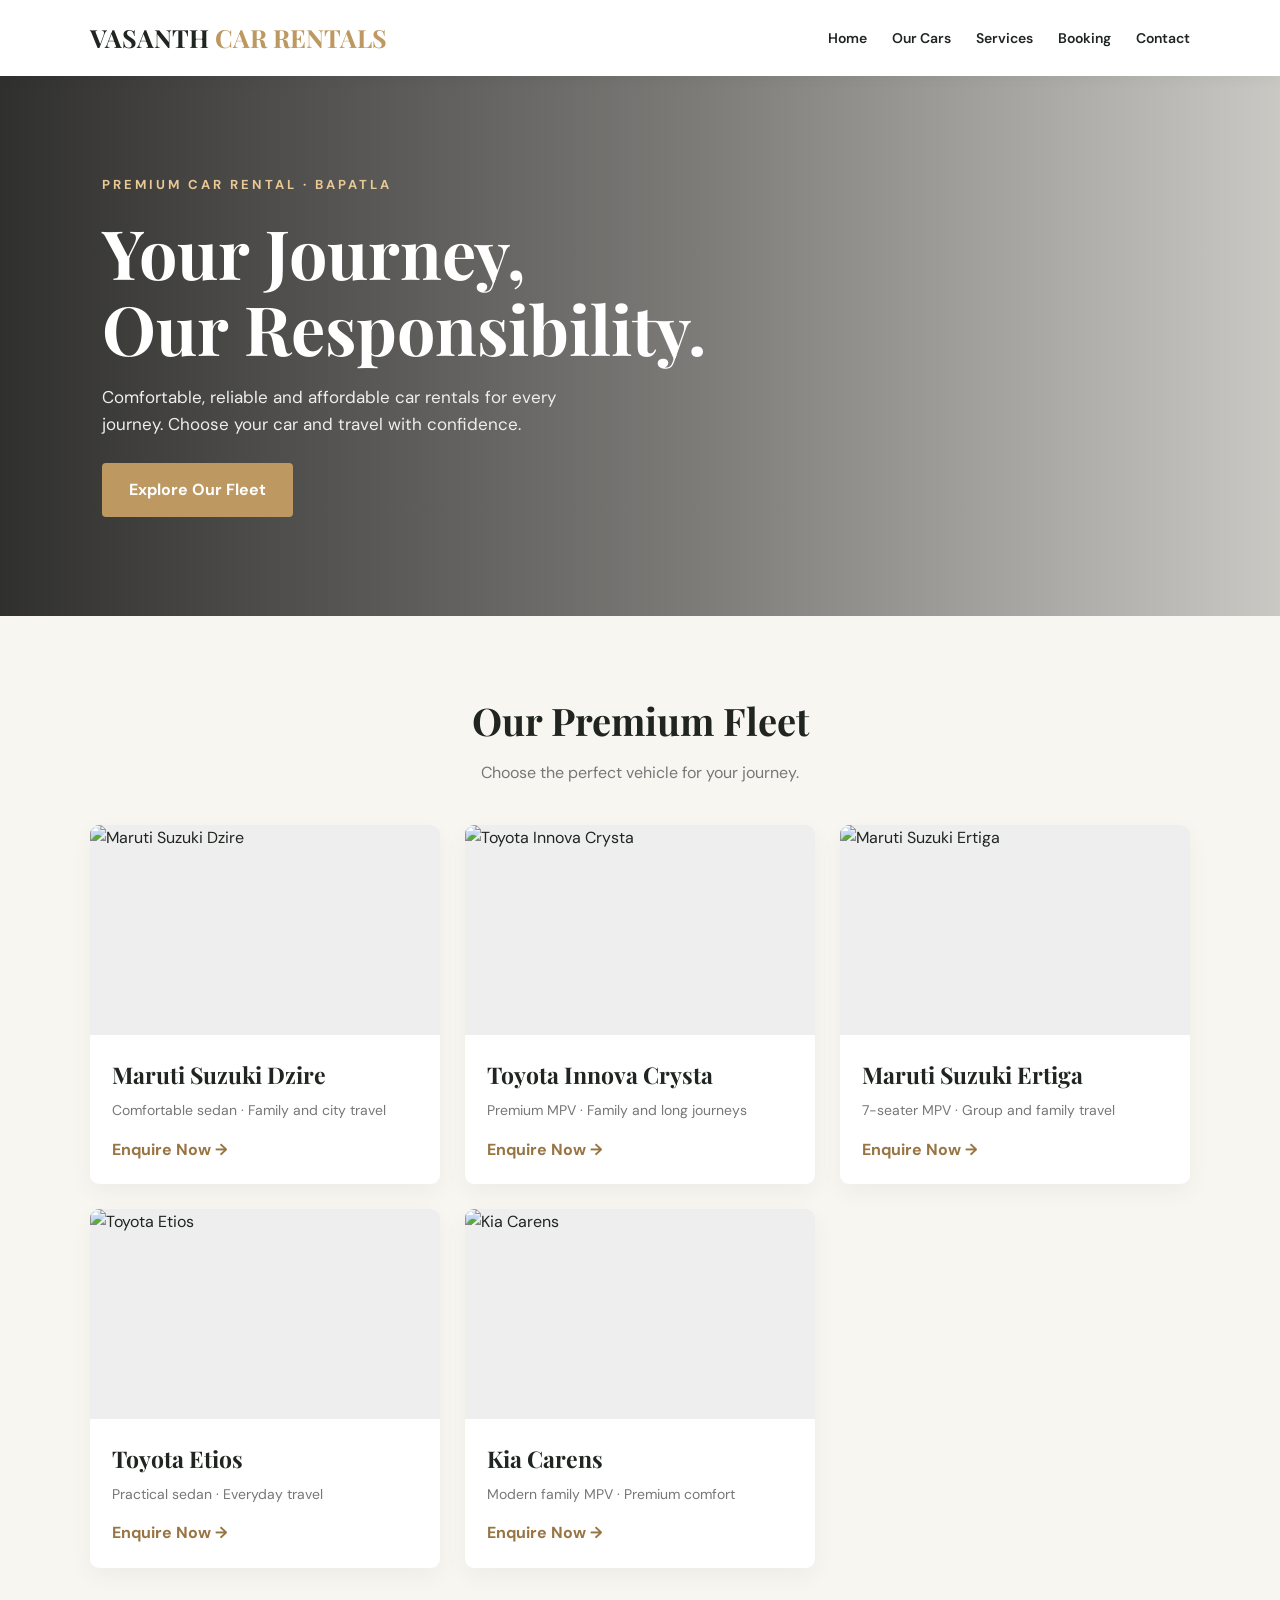
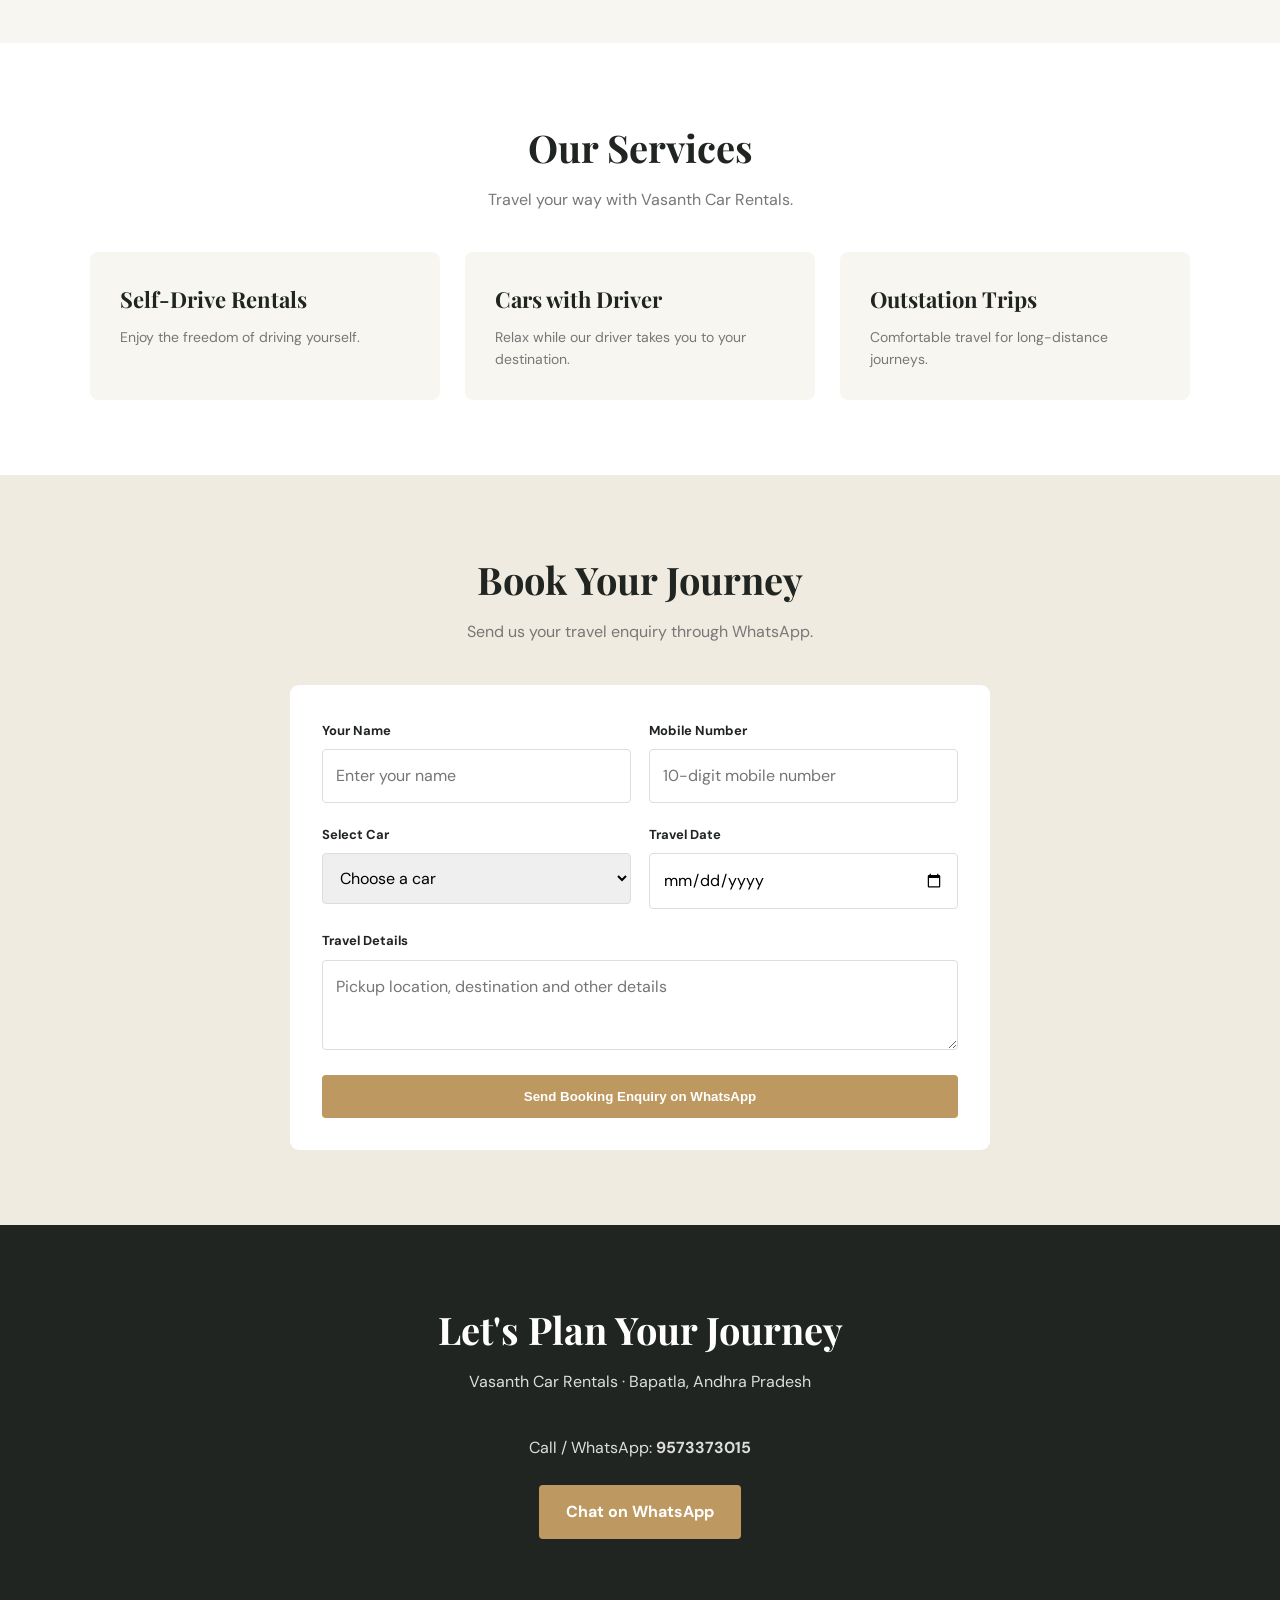
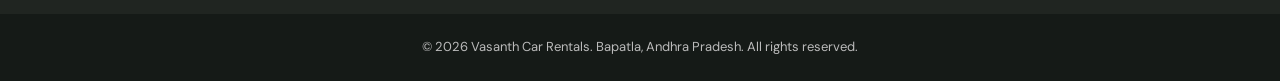
==== index.html @ ba7c4907 "Update index.html" ====
<!DOCTYPE html>
<html lang="en">
<head>
<meta charset="UTF-8">
<meta name="viewport" content="width=device-width, initial-scale=1.0">
<title>Vasanth Car Rentals | Bapatla</title>
<meta name="description" content="Vasanth Car Rentals in Bapatla. Book Dzire, Innova Crysta, Ertiga, Etios and Kia Carens for self-drive and travel.">
<link rel="preconnect" href="https://fonts.googleapis.com">
<link href="https://fonts.googleapis.com/css2?family=DM+Sans:wght@400;500;600;700&family=Playfair+Display:wght@600;700&display=swap" rel="stylesheet">
<style>
:root {
  --dark:#202521;
  --gold:#bd9860;
  --cream:#f8f6f0;
  --white:#fff;
}
*{box-sizing:border-box;margin:0;padding:0}
html{scroll-behavior:smooth}
body{font-family:'DM Sans',sans-serif;background:var(--cream);color:var(--dark);line-height:1.6}
header{background:#fff;display:flex;align-items:center;justify-content:space-between;padding:18px 7%;position:sticky;top:0;z-index:10;box-shadow:0 2px 15px #0000000c}
.logo{font-family:'Playfair Display',serif;font-size:25px;font-weight:bold}
.logo span{color:var(--gold)}
nav{display:flex;gap:25px}
nav a{color:var(--dark);text-decoration:none;font-weight:600;font-size:14px}
nav a:hover{color:var(--gold)}
.hero{min-height:540px;background:linear-gradient(90deg,#111d 0%,#1118 55%,#1113),url('https://images.unsplash.com/photo-1492144534655-ae79c964c9d7?auto=format&fit=crop&w=1800&q=85') center/cover;display:flex;align-items:center;padding:70px 8%;color:white}
.hero-content{max-width:650px}
.eyebrow{color:#e8c894;letter-spacing:3px;text-transform:uppercase;font-size:13px;font-weight:bold}
h1,h2,h3{font-family:'Playfair Display',serif}
h1{font-size:clamp(42px,6vw,68px);line-height:1.12;margin:18px 0}
.hero p{font-size:17px;max-width:500px;color:#eee}
.btn{display:inline-block;background:var(--gold);color:white;padding:14px 27px;border-radius:4px;text-decoration:none;font-weight:bold;margin-top:25px;border:0;cursor:pointer}
.btn:hover{background:#9e7845}
section{padding:75px 7%}
.section-heading{text-align:center;margin-bottom:40px}
.section-heading h2{font-size:38px;margin-bottom:8px}
.section-heading p{color:#777}
.cars{display:grid;grid-template-columns:repeat(auto-fit,minmax(260px,1fr));gap:25px}
.car-card{background:white;border-radius:9px;overflow:hidden;box-shadow:0 8px 25px #0000000b;transition:.3s}
.car-card:hover{transform:translateY(-5px)}
.car-card img{width:100%;height:210px;object-fit:cover;background:#eee;display:block}
.car-info{padding:22px}
.car-info h3{font-size:23px;margin-bottom:5px}
.car-info p{font-size:14px;color:#777}
.car-info a{display:inline-block;margin-top:15px;color:#987443;font-weight:bold;text-decoration:none}
.services{background:#fff}
.service-grid{display:grid;grid-template-columns:repeat(auto-fit,minmax(220px,1fr));gap:25px}
.service{padding:30px;background:var(--cream);border-radius:8px}
.service h3{font-size:22px;margin-bottom:8px}
.service p{color:#777;font-size:14px}
.booking{background:#f0ebe0}
.booking-form{max-width:700px;margin:auto;background:white;padding:32px;border-radius:9px;display:grid;grid-template-columns:1fr 1fr;gap:18px}
.booking-form label{font-size:13px;font-weight:bold}
.booking-form input,.booking-form select,.booking-form textarea{width:100%;padding:13px;margin-top:7px;border:1px solid #ddd;border-radius:4px;font:inherit}
.booking-form textarea{min-height:90px}
.full{grid-column:1/-1}
.booking-form button{width:100%;margin-top:0}
.contact{text-align:center;background:#202521;color:white}
.contact p{color:#ddd;margin-top:8px}
footer{text-align:center;background:#151a17;color:#bbb;padding:23px;font-size:13px}
@media(max-width:650px){
 header{padding:15px 5%;flex-wrap:wrap;gap:12px}
 nav{width:100%;gap:15px;flex-wrap:wrap}
 nav a{font-size:12px}
 .hero{min-height:450px;padding:55px 6%}
 section{padding:55px 5%}
 .booking-form{grid-template-columns:1fr;padding:22px}
 .full{grid-column:auto}
}
</style>
</head>
<body>

<header>
  <div class="logo">VASANTH <span>CAR RENTALS</span></div>
  <nav>
    <a href="#home">Home</a>
    <a href="#cars">Our Cars</a>
    <a href="#services">Services</a>
    <a href="#booking">Booking</a>
    <a href="#contact">Contact</a>
  </nav>
</header>

<main>
<section class="hero" id="home">
  <div class="hero-content">
    <div class="eyebrow">Premium Car Rental · Bapatla</div>
    <h1>Your Journey,<br>Our Responsibility.</h1>
    <p>Comfortable, reliable and affordable car rentals for every journey. Choose your car and travel with confidence.</p>
    <a class="btn" href="#cars">Explore Our Fleet</a>
  </div>
</section>

<section id="cars">
  <div class="section-heading">
    <h2>Our Premium Fleet</h2>
    <p>Choose the perfect vehicle for your journey.</p>
  </div>

  <div class="cars">

    <article class="car-card">
      <img src="https://images.unsplash.com/photo-1552519507-da3b142c6e3d?auto=format&fit=crop&w=900&q=85" alt="Maruti Suzuki Dzire" loading="lazy">
      <div class="car-info">
        <h3>Maruti Suzuki Dzire</h3>
        <p>Comfortable sedan · Family and city travel</p>
        <a href="#booking">Enquire Now →</a>
      </div>
    </article>

    <article class="car-card">
      <img src="https://images.unsplash.com/photo-1519641471654-76ce0107ad1b?auto=format&fit=crop&w=900&q=85" alt="Toyota Innova Crysta" loading="lazy">
      <div class="car-info">
        <h3>Toyota Innova Crysta</h3>
        <p>Premium MPV · Family and long journeys</p>
        <a href="#booking">Enquire Now →</a>
      </div>
    </article>

    <article class="car-card">
      <img src="https://images.unsplash.com/photo-1511919884226-fd3cad34687c?auto=format&fit=crop&w=900&q=85" alt="Maruti Suzuki Ertiga" loading="lazy">
      <div class="car-info">
        <h3>Maruti Suzuki Ertiga</h3>
        <p>7-seater MPV · Group and family travel</p>
        <a href="#booking">Enquire Now →</a>
      </div>
    </article>

    <article class="car-card">
      <img src="https://images.unsplash.com/photo-1503376780353-7e6692767b70?auto=format&fit=crop&w=900&q=85" alt="Toyota Etios" loading="lazy">
      <div class="car-info">
        <h3>Toyota Etios</h3>
        <p>Practical sedan · Everyday travel</p>
        <a href="#booking">Enquire Now →</a>
      </div>
    </article>

    <article class="car-card">
      <img src="https://images.unsplash.com/photo-1533473359331-0135ef1b58bf?auto=format&fit=crop&w=900&q=85" alt="Kia Carens" loading="lazy">
      <div class="car-info">
        <h3>Kia Carens</h3>
        <p>Modern family MPV · Premium comfort</p>
        <a href="#booking">Enquire Now →</a>
      </div>
    </article>

  </div>
</section>

<section class="services" id="services">
  <div class="section-heading">
    <h2>Our Services</h2>
    <p>Travel your way with Vasanth Car Rentals.</p>
  </div>
  <div class="service-grid">
    <div class="service">
      <h3>Self-Drive Rentals</h3>
      <p>Enjoy the freedom of driving yourself.</p>
    </div>
    <div class="service">
      <h3>Cars with Driver</h3>
      <p>Relax while our driver takes you to your destination.</p>
    </div>
    <div class="service">
      <h3>Outstation Trips</h3>
      <p>Comfortable travel for long-distance journeys.</p>
    </div>
  </div>
</section>

<section class="booking" id="booking">
  <div class="section-heading">
    <h2>Book Your Journey</h2>
    <p>Send us your travel enquiry through WhatsApp.</p>
  </div>
  <form class="booking-form" id="bookingForm">
    <div>
      <label>Your Name</label>
      <input id="customerName" type="text" placeholder="Enter your name" required>
    </div>
    <div>
      <label>Mobile Number</label>
      <input id="customerPhone" type="tel" placeholder="10-digit mobile number" pattern="[0-9]{10}" required>
    </div>
    <div>
      <label>Select Car</label>
      <select id="carChoice" required>
        <option value="">Choose a car</option>
        <option>Maruti Suzuki Dzire</option>
        <option>Toyota Innova Crysta</option>
        <option>Maruti Suzuki Ertiga</option>
        <option>Toyota Etios</option>
        <option>Kia Carens</option>
      </select>
    </div>
    <div>
      <label>Travel Date</label>
      <input id="travelDate" type="date" required>
    </div>
    <div class="full">
      <label>Travel Details</label>
      <textarea id="travelDetails" placeholder="Pickup location, destination and other details"></textarea>
    </div>
    <div class="full">
      <button class="btn" type="submit">Send Booking Enquiry on WhatsApp</button>
    </div>
  </form>
</section>

<section class="contact" id="contact">
  <div class="section-heading">
    <h2>Let's Plan Your Journey</h2>
    <p>Vasanth Car Rentals · Bapatla, Andhra Pradesh</p>
  </div>
  <p>Call / WhatsApp: <strong>9573373015</strong></p>
  <a class="btn" href="https://wa.me/919573373015" target="_blank" rel="noopener">Chat on WhatsApp</a>
</section>
</main>

<footer>
  © 2026 Vasanth Car Rentals. Bapatla, Andhra Pradesh. All rights reserved.
</footer>

<script>
const dateInput = document.getElementById('travelDate');
const today = new Date();
const localToday = new Date(today.getTime() - today.getTimezoneOffset()*60000)
  .toISOString().split('T')[0];
dateInput.min = localToday;

document.getElementById('bookingForm').addEventListener('submit', function(event) {
  event.preventDefault();

  const name = document.getElementById('customerName').value.trim();
  const phone = document.getElementById('customerPhone').value.trim();
  const car = document.getElementById('carChoice').value;
  const date = dateInput.value;
  const details = document.getElementById('travelDetails').value.trim();

  if (!/^[0-9]{10}$/.test(phone)) {
    alert('Please enter a valid 10-digit mobile number.');
    return;
  }

  const message =
    'Hello Vasanth Car Rentals! I would like to enquire about a booking.\n\n' +
    'Name: ' + name + '\n' +
    'Mobile: ' + phone + '\n' +
    'Car: ' + car + '\n' +
    'Travel Date: ' + date + '\n' +
    'Travel Details: ' + details;

  window.open('https://wa.me/919573373015?text=' + encodeURIComponent(message), '_blank');
});
</script>

</body>
</html>
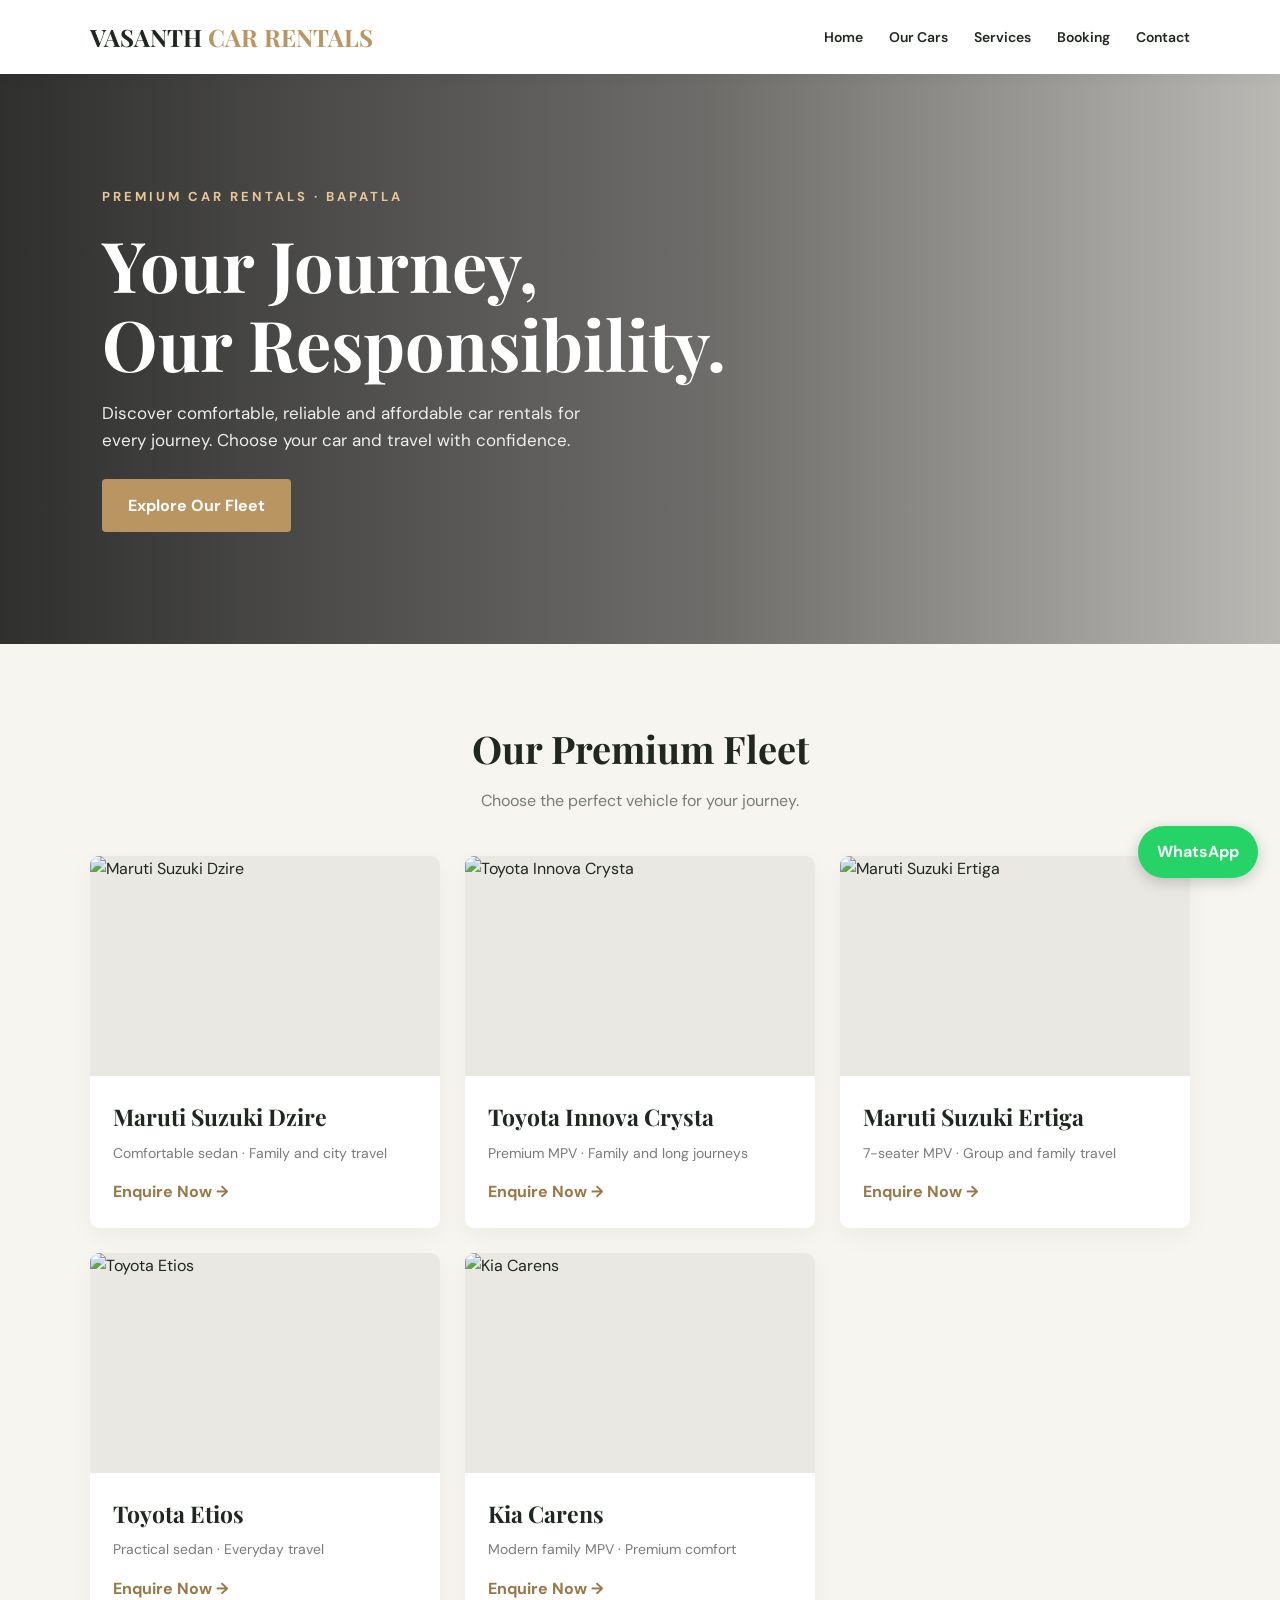
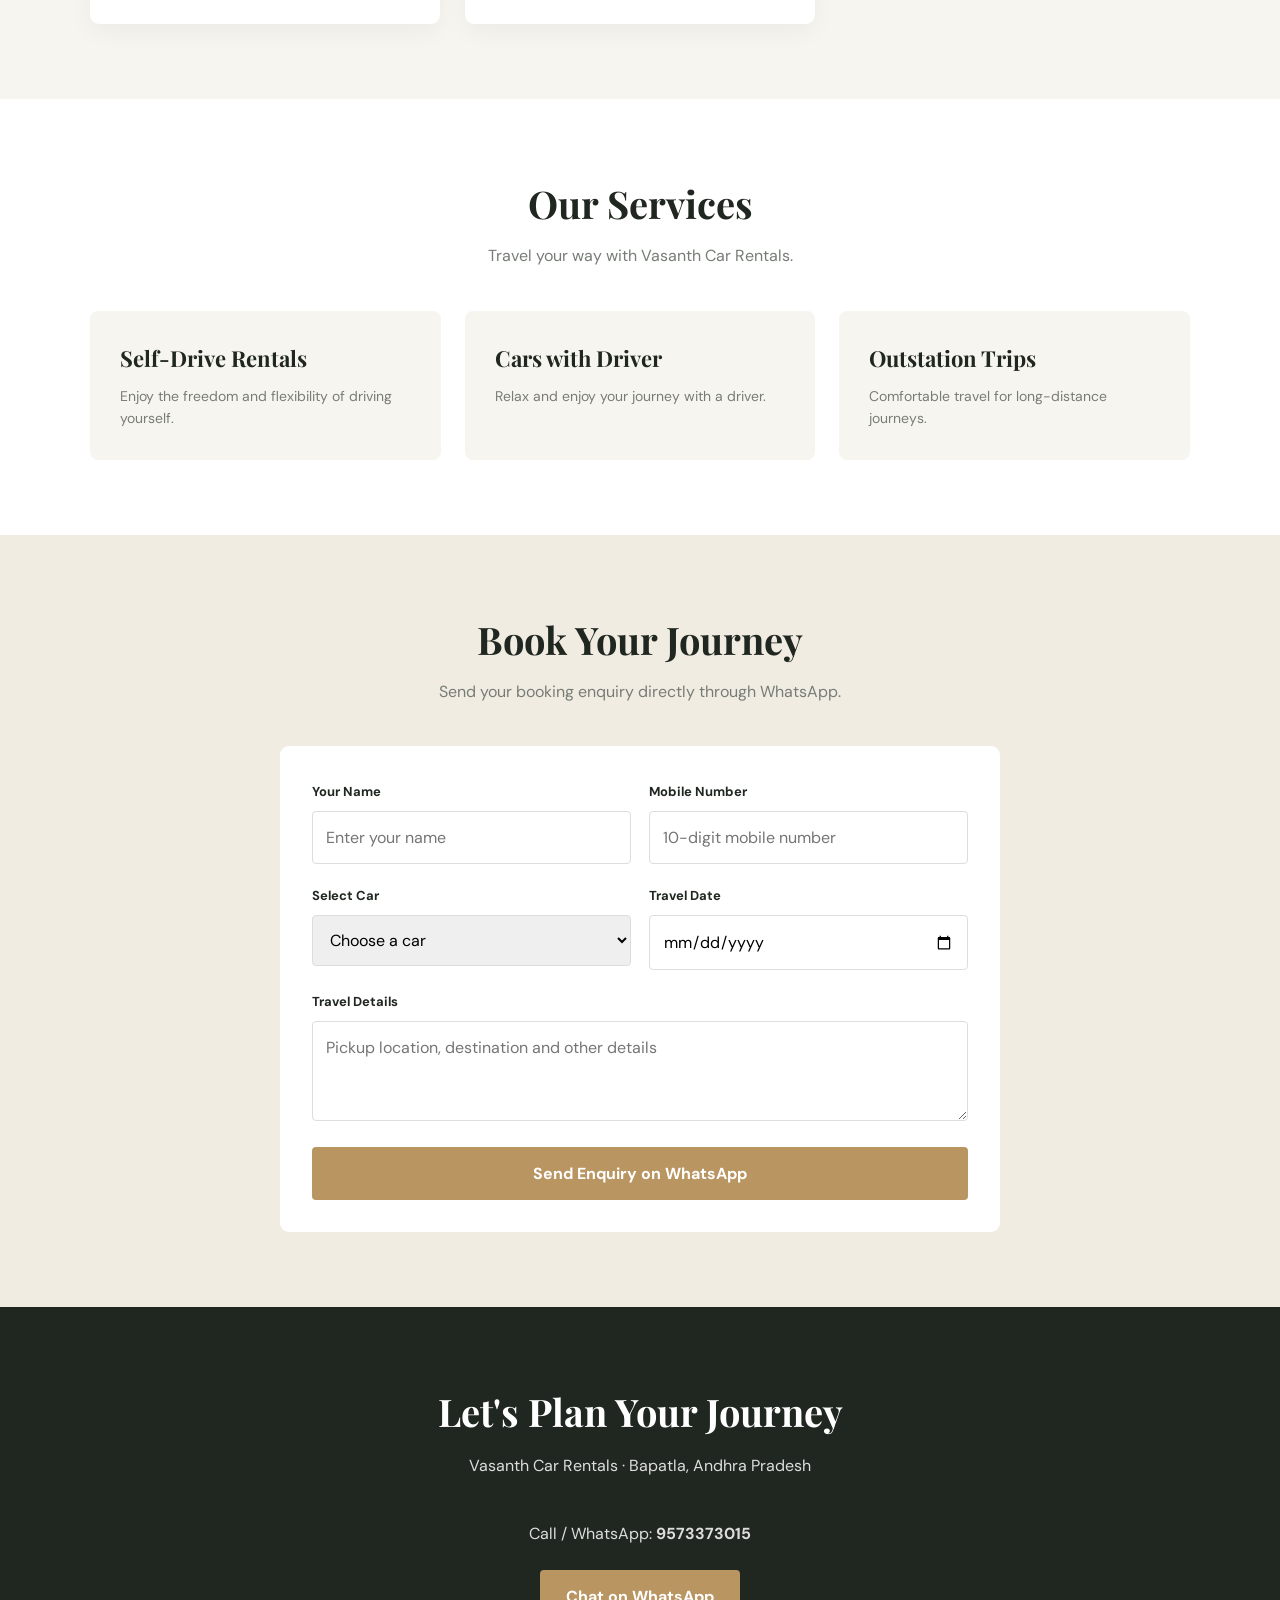
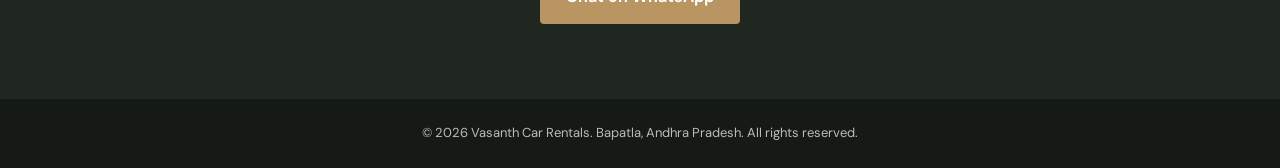
==== commit 71d7d65f: "Update index.html" ====
--- a/index.html
+++ b/index.html
@@ -5,71 +5,315 @@
 <meta charset="UTF-8">
 <meta name="viewport" content="width=device-width, initial-scale=1.0">
 <title>Vasanth Car Rentals | Bapatla</title>
-<meta name="description" content="Vasanth Car Rentals in Bapatla. Book Dzire, Innova Crysta, Ertiga, Etios and Kia Carens for self-drive and travel.">
+<meta name="description" content="Book premium car rentals in Bapatla. Dzire, Innova Crysta, Ertiga, Etios and Kia Carens. Self-drive and driver services.">
+
 <link rel="preconnect" href="https://fonts.googleapis.com">
 <link href="https://fonts.googleapis.com/css2?family=DM+Sans:wght@400;500;600;700&family=Playfair+Display:wght@600;700&display=swap" rel="stylesheet">
+
 <style>
 :root {
-  --dark:#202521;
-  --gold:#bd9860;
-  --cream:#f8f6f0;
-  --white:#fff;
-}
-*{box-sizing:border-box;margin:0;padding:0}
-html{scroll-behavior:smooth}
-body{font-family:'DM Sans',sans-serif;background:var(--cream);color:var(--dark);line-height:1.6}
-header{background:#fff;display:flex;align-items:center;justify-content:space-between;padding:18px 7%;position:sticky;top:0;z-index:10;box-shadow:0 2px 15px #0000000c}
-.logo{font-family:'Playfair Display',serif;font-size:25px;font-weight:bold}
-.logo span{color:var(--gold)}
-nav{display:flex;gap:25px}
-nav a{color:var(--dark);text-decoration:none;font-weight:600;font-size:14px}
-nav a:hover{color:var(--gold)}
-.hero{min-height:540px;background:linear-gradient(90deg,#111d 0%,#1118 55%,#1113),url('https://images.unsplash.com/photo-1492144534655-ae79c964c9d7?auto=format&fit=crop&w=1800&q=85') center/cover;display:flex;align-items:center;padding:70px 8%;color:white}
-.hero-content{max-width:650px}
-.eyebrow{color:#e8c894;letter-spacing:3px;text-transform:uppercase;font-size:13px;font-weight:bold}
-h1,h2,h3{font-family:'Playfair Display',serif}
-h1{font-size:clamp(42px,6vw,68px);line-height:1.12;margin:18px 0}
-.hero p{font-size:17px;max-width:500px;color:#eee}
-.btn{display:inline-block;background:var(--gold);color:white;padding:14px 27px;border-radius:4px;text-decoration:none;font-weight:bold;margin-top:25px;border:0;cursor:pointer}
-.btn:hover{background:#9e7845}
-section{padding:75px 7%}
-.section-heading{text-align:center;margin-bottom:40px}
-.section-heading h2{font-size:38px;margin-bottom:8px}
-.section-heading p{color:#777}
-.cars{display:grid;grid-template-columns:repeat(auto-fit,minmax(260px,1fr));gap:25px}
-.car-card{background:white;border-radius:9px;overflow:hidden;box-shadow:0 8px 25px #0000000b;transition:.3s}
-.car-card:hover{transform:translateY(-5px)}
-.car-card img{width:100%;height:210px;object-fit:cover;background:#eee;display:block}
-.car-info{padding:22px}
-.car-info h3{font-size:23px;margin-bottom:5px}
-.car-info p{font-size:14px;color:#777}
-.car-info a{display:inline-block;margin-top:15px;color:#987443;font-weight:bold;text-decoration:none}
-.services{background:#fff}
-.service-grid{display:grid;grid-template-columns:repeat(auto-fit,minmax(220px,1fr));gap:25px}
-.service{padding:30px;background:var(--cream);border-radius:8px}
-.service h3{font-size:22px;margin-bottom:8px}
-.service p{color:#777;font-size:14px}
-.booking{background:#f0ebe0}
-.booking-form{max-width:700px;margin:auto;background:white;padding:32px;border-radius:9px;display:grid;grid-template-columns:1fr 1fr;gap:18px}
-.booking-form label{font-size:13px;font-weight:bold}
-.booking-form input,.booking-form select,.booking-form textarea{width:100%;padding:13px;margin-top:7px;border:1px solid #ddd;border-radius:4px;font:inherit}
-.booking-form textarea{min-height:90px}
-.full{grid-column:1/-1}
-.booking-form button{width:100%;margin-top:0}
-.contact{text-align:center;background:#202521;color:white}
-.contact p{color:#ddd;margin-top:8px}
-footer{text-align:center;background:#151a17;color:#bbb;padding:23px;font-size:13px}
-@media(max-width:650px){
- header{padding:15px 5%;flex-wrap:wrap;gap:12px}
- nav{width:100%;gap:15px;flex-wrap:wrap}
- nav a{font-size:12px}
- .hero{min-height:450px;padding:55px 6%}
- section{padding:55px 5%}
- .booking-form{grid-template-columns:1fr;padding:22px}
- .full{grid-column:auto}
+  --dark: #202720;
+  --gold: #b99561;
+  --cream: #f7f5ef;
+  --white: #ffffff;
+  --muted: #777d76;
+}
+
+* {
+  margin: 0;
+  padding: 0;
+  box-sizing: border-box;
+}
+
+html { scroll-behavior: smooth; }
+
+body {
+  font-family: 'DM Sans', sans-serif;
+  background: var(--cream);
+  color: var(--dark);
+  line-height: 1.6;
+}
+
+header {
+  display: flex;
+  justify-content: space-between;
+  align-items: center;
+  padding: 18px 7%;
+  background: white;
+  position: sticky;
+  top: 0;
+  z-index: 100;
+  box-shadow: 0 3px 15px #0000000b;
+}
+
+.logo {
+  font-family: 'Playfair Display', serif;
+  font-size: 24px;
+  font-weight: 700;
+}
+
+.logo span { color: var(--gold); }
+
+nav {
+  display: flex;
+  gap: 26px;
+}
+
+nav a {
+  color: var(--dark);
+  text-decoration: none;
+  font-size: 14px;
+  font-weight: 600;
+}
+
+nav a:hover { color: var(--gold); }
+
+.hero {
+  min-height: 570px;
+  display: flex;
+  align-items: center;
+  padding: 70px 8%;
+  color: white;
+  background:
+    linear-gradient(90deg, #111d 0%, #1119 55%, #1114 100%),
+    url("https://images.unsplash.com/photo-1492144534655-ae79c964c9d7?auto=format&fit=crop&w=1800&q=85")
+    center/cover;
+}
+
+.hero-content { max-width: 650px; }
+
+.eyebrow {
+  color: #e6c795;
+  letter-spacing: 3px;
+  font-size: 13px;
+  font-weight: 700;
+  text-transform: uppercase;
+}
+
+h1, h2, h3 {
+  font-family: 'Playfair Display', serif;
+}
+
+.hero h1 {
+  font-size: clamp(42px, 6vw, 70px);
+  line-height: 1.12;
+  margin: 18px 0;
+}
+
+.hero p {
+  max-width: 510px;
+  color: #eee;
+  font-size: 17px;
+}
+
+.btn {
+  display: inline-block;
+  background: var(--gold);
+  color: white;
+  text-decoration: none;
+  border: none;
+  border-radius: 4px;
+  padding: 14px 26px;
+  font: inherit;
+  font-weight: 700;
+  cursor: pointer;
+  margin-top: 24px;
+}
+
+.btn:hover { background: #987543; }
+
+section { padding: 75px 7%; }
+
+.section-heading {
+  text-align: center;
+  margin-bottom: 42px;
+}
+
+.section-heading h2 {
+  font-size: 38px;
+  margin-bottom: 8px;
+}
+
+.section-heading p { color: var(--muted); }
+
+.cars {
+  display: grid;
+  grid-template-columns: repeat(auto-fit, minmax(260px, 1fr));
+  gap: 25px;
+}
+
+.car-card {
+  background: white;
+  border-radius: 9px;
+  overflow: hidden;
+  box-shadow: 0 8px 25px #0000000b;
+  transition: transform .3s;
+}
+
+.car-card:hover { transform: translateY(-5px); }
+
+.car-image {
+  height: 220px;
+  background: #e9e8e3;
+  overflow: hidden;
+}
+
+.car-image img {
+  width: 100%;
+  height: 100%;
+  object-fit: cover;
+  display: block;
+}
+
+.car-info { padding: 23px; }
+
+.car-info h3 {
+  font-size: 23px;
+  margin-bottom: 6px;
+}
+
+.car-info p {
+  color: var(--muted);
+  font-size: 14px;
+}
+
+.car-info a {
+  display: inline-block;
+  margin-top: 15px;
+  color: #997747;
+  text-decoration: none;
+  font-weight: 700;
+}
+
+.services { background: white; }
+
+.service-grid {
+  display: grid;
+  grid-template-columns: repeat(auto-fit, minmax(220px, 1fr));
+  gap: 24px;
+}
+
+.service {
+  padding: 30px;
+  background: var(--cream);
+  border-radius: 8px;
+}
+
+.service h3 {
+  font-size: 22px;
+  margin-bottom: 9px;
+}
+
+.service p {
+  color: var(--muted);
+  font-size: 14px;
+}
+
+.booking { background: #f0ece2; }
+
+.booking-form {
+  max-width: 720px;
+  margin: auto;
+  background: white;
+  padding: 32px;
+  border-radius: 9px;
+  display: grid;
+  grid-template-columns: 1fr 1fr;
+  gap: 18px;
+}
+
+.booking-form label {
+  font-weight: 700;
+  font-size: 13px;
+}
+
+.booking-form input,
+.booking-form select,
+.booking-form textarea {
+  width: 100%;
+  padding: 13px;
+  margin-top: 7px;
+  border: 1px solid #ddd;
+  border-radius: 4px;
+  font: inherit;
+}
+
+.booking-form textarea {
+  min-height: 100px;
+  resize: vertical;
+}
+
+.full { grid-column: 1 / -1; }
+
+.booking-form button {
+  width: 100%;
+  margin-top: 0;
+}
+
+.contact {
+  text-align: center;
+  background: var(--dark);
+  color: white;
+}
+
+.contact p {
+  color: #ddd;
+  margin-top: 10px;
+}
+
+footer {
+  background: #151a16;
+  color: #bbb;
+  text-align: center;
+  padding: 24px;
+  font-size: 13px;
+}
+
+.whatsapp-float {
+  position: fixed;
+  right: 22px;
+  bottom: 22px;
+  z-index: 200;
+  background: #25d366;
+  color: white;
+  text-decoration: none;
+  padding: 13px 19px;
+  border-radius: 30px;
+  font-weight: 700;
+  box-shadow: 0 4px 15px #0003;
+}
+
+@media(max-width: 650px) {
+  header {
+    padding: 15px 5%;
+    flex-wrap: wrap;
+    gap: 12px;
+  }
+
+  nav {
+    width: 100%;
+    flex-wrap: wrap;
+    gap: 15px;
+  }
+
+  nav a { font-size: 12px; }
+
+  .hero {
+    min-height: 450px;
+    padding: 55px 6%;
+  }
+
+  section { padding: 55px 5%; }
+
+  .section-heading h2 { font-size: 31px; }
+
+  .booking-form { grid-template-columns: 1fr; padding: 22px; }
+
+  .full { grid-column: auto; }
 }
 </style>
 </head>
+
 <body>
 
 <header>
@@ -84,12 +328,13 @@
 </header>
 
 <main>
+
 <section class="hero" id="home">
   <div class="hero-content">
-    <div class="eyebrow">Premium Car Rental · Bapatla</div>
+    <div class="eyebrow">Premium Car Rentals · Bapatla</div>
     <h1>Your Journey,<br>Our Responsibility.</h1>
-    <p>Comfortable, reliable and affordable car rentals for every journey. Choose your car and travel with confidence.</p>
-    <a class="btn" href="#cars">Explore Our Fleet</a>
+    <p>Discover comfortable, reliable and affordable car rentals for every journey. Choose your car and travel with confidence.</p>
+    <a href="#cars" class="btn">Explore Our Fleet</a>
   </div>
 </section>
 
@@ -102,7 +347,10 @@
   <div class="cars">
 
     <article class="car-card">
-      <img src="https://images.unsplash.com/photo-1552519507-da3b142c6e3d?auto=format&fit=crop&w=900&q=85" alt="Maruti Suzuki Dzire" loading="lazy">
+      <div class="car-image">
+        <img src="https://www.autobics.com/wp-content/uploads/2024/11/2024-Maruti-Suzuki-Dzire-Alluring-Blue.jpg"
+             alt="Maruti Suzuki Dzire" loading="lazy">
+      </div>
       <div class="car-info">
         <h3>Maruti Suzuki Dzire</h3>
         <p>Comfortable sedan · Family and city travel</p>
@@ -111,7 +359,10 @@
     </article>
 
     <article class="car-card">
-      <img src="https://images.unsplash.com/photo-1519641471654-76ce0107ad1b?auto=format&fit=crop&w=900&q=85" alt="Toyota Innova Crysta" loading="lazy">
+      <div class="car-image">
+        <img src="https://asset.autocarindia.com/static/models/colors/20260605_050015_a9036017.jpg"
+             alt="Toyota Innova Crysta" loading="lazy">
+      </div>
       <div class="car-info">
         <h3>Toyota Innova Crysta</h3>
         <p>Premium MPV · Family and long journeys</p>
@@ -120,7 +371,10 @@
     </article>
 
     <article class="car-card">
-      <img src="https://images.unsplash.com/photo-1511919884226-fd3cad34687c?auto=format&fit=crop&w=900&q=85" alt="Maruti Suzuki Ertiga" loading="lazy">
+      <div class="car-image">
+        <img src="https://cdn-s3.autocarindia.com/legacy/cdni/ExtraImages/20220415113510_Ertiga_FL.jpg?q=75&w=728"
+             alt="Maruti Suzuki Ertiga" loading="lazy">
+      </div>
       <div class="car-info">
         <h3>Maruti Suzuki Ertiga</h3>
         <p>7-seater MPV · Group and family travel</p>
@@ -129,7 +383,10 @@
     </article>
 
     <article class="car-card">
-      <img src="https://images.unsplash.com/photo-1503376780353-7e6692767b70?auto=format&fit=crop&w=900&q=85" alt="Toyota Etios" loading="lazy">
+      <div class="car-image">
+        <img src="https://carsite.co.za/api/media/2013/06/toyota-etios-south-africa.jpg?q=75&v=2&w=1920"
+             alt="Toyota Etios" loading="lazy">
+      </div>
       <div class="car-info">
         <h3>Toyota Etios</h3>
         <p>Practical sedan · Everyday travel</p>
@@ -138,7 +395,10 @@
     </article>
 
     <article class="car-card">
-      <img src="https://images.unsplash.com/photo-1533473359331-0135ef1b58bf?auto=format&fit=crop&w=900&q=85" alt="Kia Carens" loading="lazy">
+      <div class="car-image">
+        <img src="https://www.kia.com/content/dam/kia2/in/en/our-vehicles/showroom/Carens/x-line/2024/Carens_Digital_d.jpg"
+             alt="Kia Carens" loading="lazy">
+      </div>
       <div class="car-info">
         <h3>Kia Carens</h3>
         <p>Modern family MPV · Premium comfort</p>
@@ -154,14 +414,15 @@
     <h2>Our Services</h2>
     <p>Travel your way with Vasanth Car Rentals.</p>
   </div>
+
   <div class="service-grid">
     <div class="service">
       <h3>Self-Drive Rentals</h3>
-      <p>Enjoy the freedom of driving yourself.</p>
+      <p>Enjoy the freedom and flexibility of driving yourself.</p>
     </div>
     <div class="service">
       <h3>Cars with Driver</h3>
-      <p>Relax while our driver takes you to your destination.</p>
+      <p>Relax and enjoy your journey with a driver.</p>
     </div>
     <div class="service">
       <h3>Outstation Trips</h3>
@@ -173,19 +434,24 @@
 <section class="booking" id="booking">
   <div class="section-heading">
     <h2>Book Your Journey</h2>
-    <p>Send us your travel enquiry through WhatsApp.</p>
-  </div>
+    <p>Send your booking enquiry directly through WhatsApp.</p>
+  </div>
+
   <form class="booking-form" id="bookingForm">
     <div>
-      <label>Your Name</label>
+      <label for="customerName">Your Name</label>
       <input id="customerName" type="text" placeholder="Enter your name" required>
     </div>
+
     <div>
-      <label>Mobile Number</label>
-      <input id="customerPhone" type="tel" placeholder="10-digit mobile number" pattern="[0-9]{10}" required>
-    </div>
+      <label for="customerPhone">Mobile Number</label>
+      <input id="customerPhone" type="tel" inputmode="numeric"
+             pattern="[0-9]{10}" maxlength="10"
+             placeholder="10-digit mobile number" required>
+    </div>
+
     <div>
-      <label>Select Car</label>
+      <label for="carChoice">Select Car</label>
       <select id="carChoice" required>
         <option value="">Choose a car</option>
         <option>Maruti Suzuki Dzire</option>
@@ -195,16 +461,22 @@
         <option>Kia Carens</option>
       </select>
     </div>
+
     <div>
-      <label>Travel Date</label>
+      <label for="travelDate">Travel Date</label>
       <input id="travelDate" type="date" required>
     </div>
+
     <div class="full">
-      <label>Travel Details</label>
-      <textarea id="travelDetails" placeholder="Pickup location, destination and other details"></textarea>
-    </div>
+      <label for="travelDetails">Travel Details</label>
+      <textarea id="travelDetails"
+                placeholder="Pickup location, destination and other details"></textarea>
+    </div>
+
     <div class="full">
-      <button class="btn" type="submit">Send Booking Enquiry on WhatsApp</button>
+      <button class="btn" type="submit">
+        Send Enquiry on WhatsApp
+      </button>
     </div>
   </form>
 </section>
@@ -214,21 +486,33 @@
     <h2>Let's Plan Your Journey</h2>
     <p>Vasanth Car Rentals · Bapatla, Andhra Pradesh</p>
   </div>
+
   <p>Call / WhatsApp: <strong>9573373015</strong></p>
-  <a class="btn" href="https://wa.me/919573373015" target="_blank" rel="noopener">Chat on WhatsApp</a>
+  <a class="btn" href="https://wa.me/919573373015"
+     target="_blank" rel="noopener">Chat on WhatsApp</a>
 </section>
+
 </main>
 
 <footer>
-  © 2026 Vasanth Car Rentals. Bapatla, Andhra Pradesh. All rights reserved.
+  © 2026 Vasanth Car Rentals. Bapatla, Andhra Pradesh.
+  All rights reserved.
 </footer>
+
+<a class="whatsapp-float" href="https://wa.me/919573373015"
+   target="_blank" rel="noopener" aria-label="Chat on WhatsApp">
+  WhatsApp
+</a>
 
 <script>
 const dateInput = document.getElementById('travelDate');
-const today = new Date();
-const localToday = new Date(today.getTime() - today.getTimezoneOffset()*60000)
-  .toISOString().split('T')[0];
-dateInput.min = localToday;
+
+const now = new Date();
+const localDate = new Date(
+  now.getTime() - now.getTimezoneOffset() * 60000
+).toISOString().split('T')[0];
+
+dateInput.min = localDate;
 
 document.getElementById('bookingForm').addEventListener('submit', function(event) {
   event.preventDefault();
@@ -252,7 +536,10 @@
     'Travel Date: ' + date + '\n' +
     'Travel Details: ' + details;
 
-  window.open('https://wa.me/919573373015?text=' + encodeURIComponent(message), '_blank');
+  const whatsappURL =
+    'https://wa.me/919573373015?text=' + encodeURIComponent(message);
+
+  window.open(whatsappURL, '_blank');
 });
 </script>
 
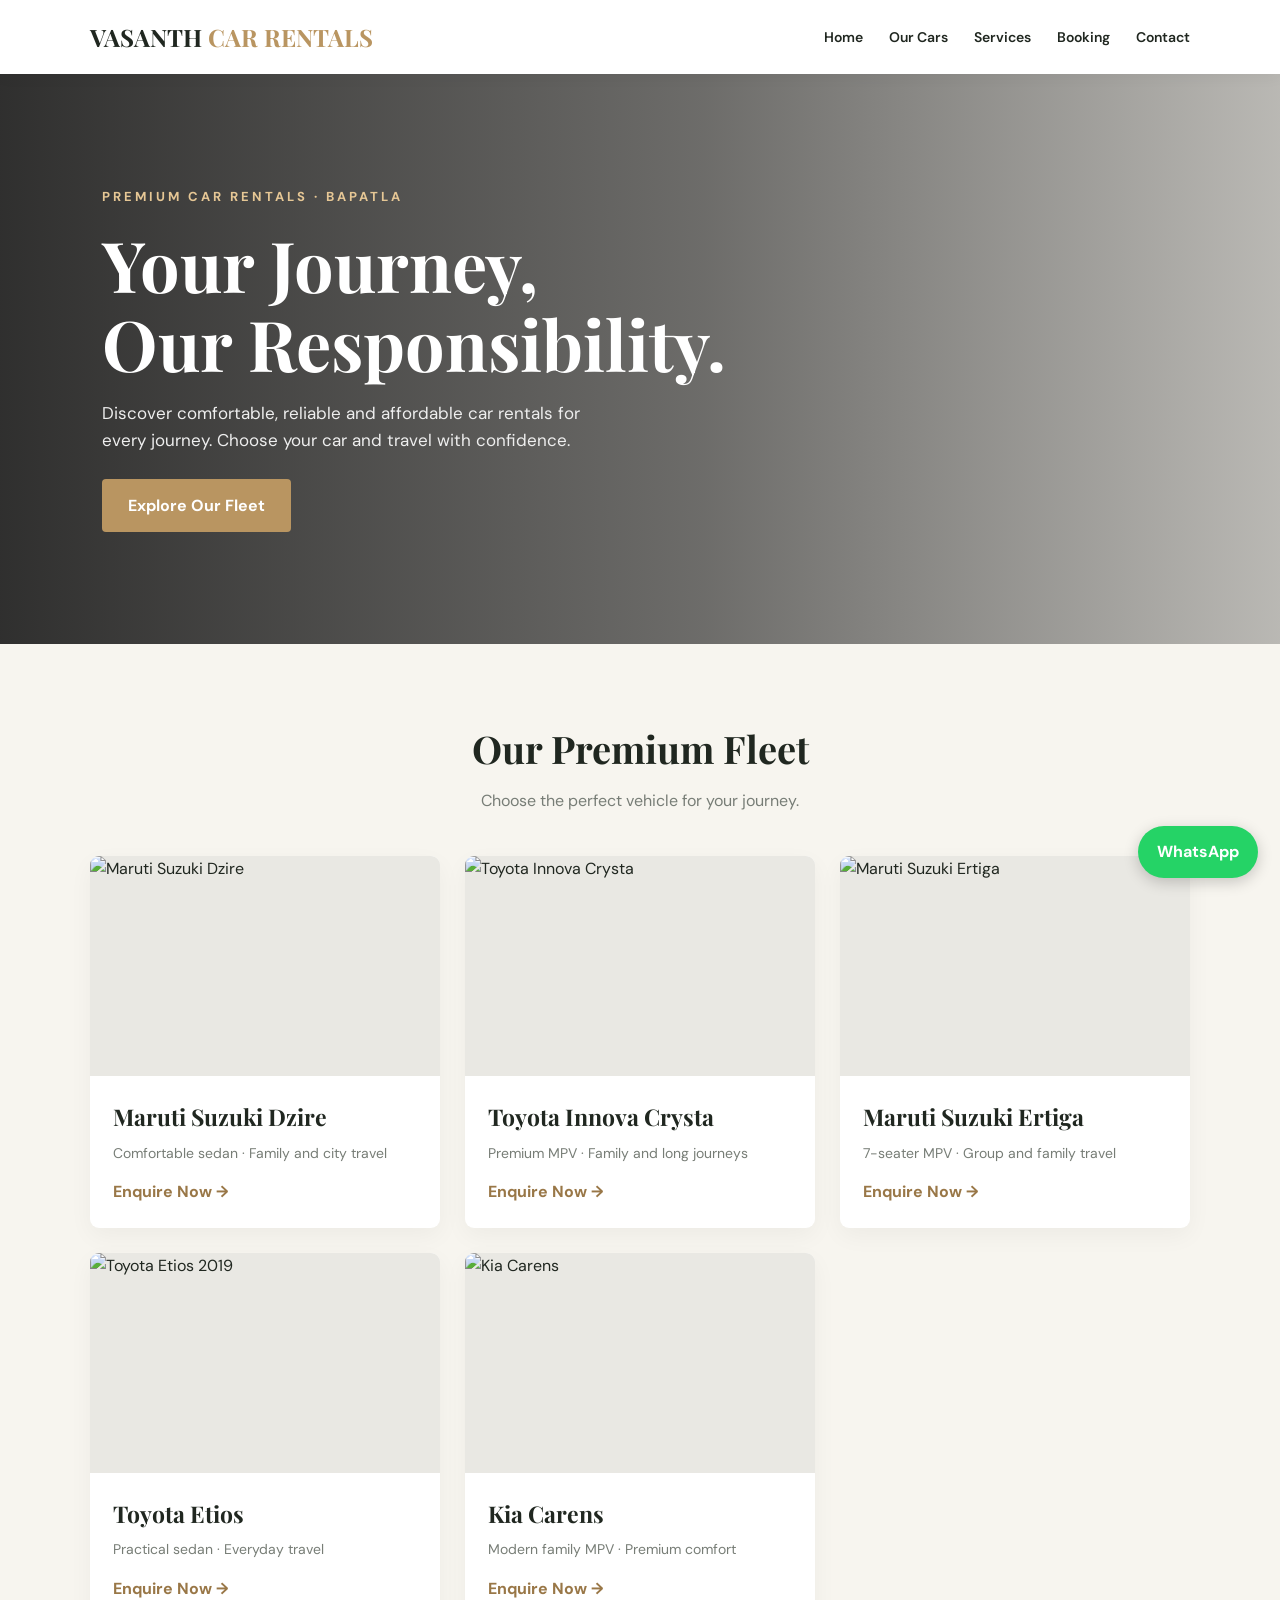
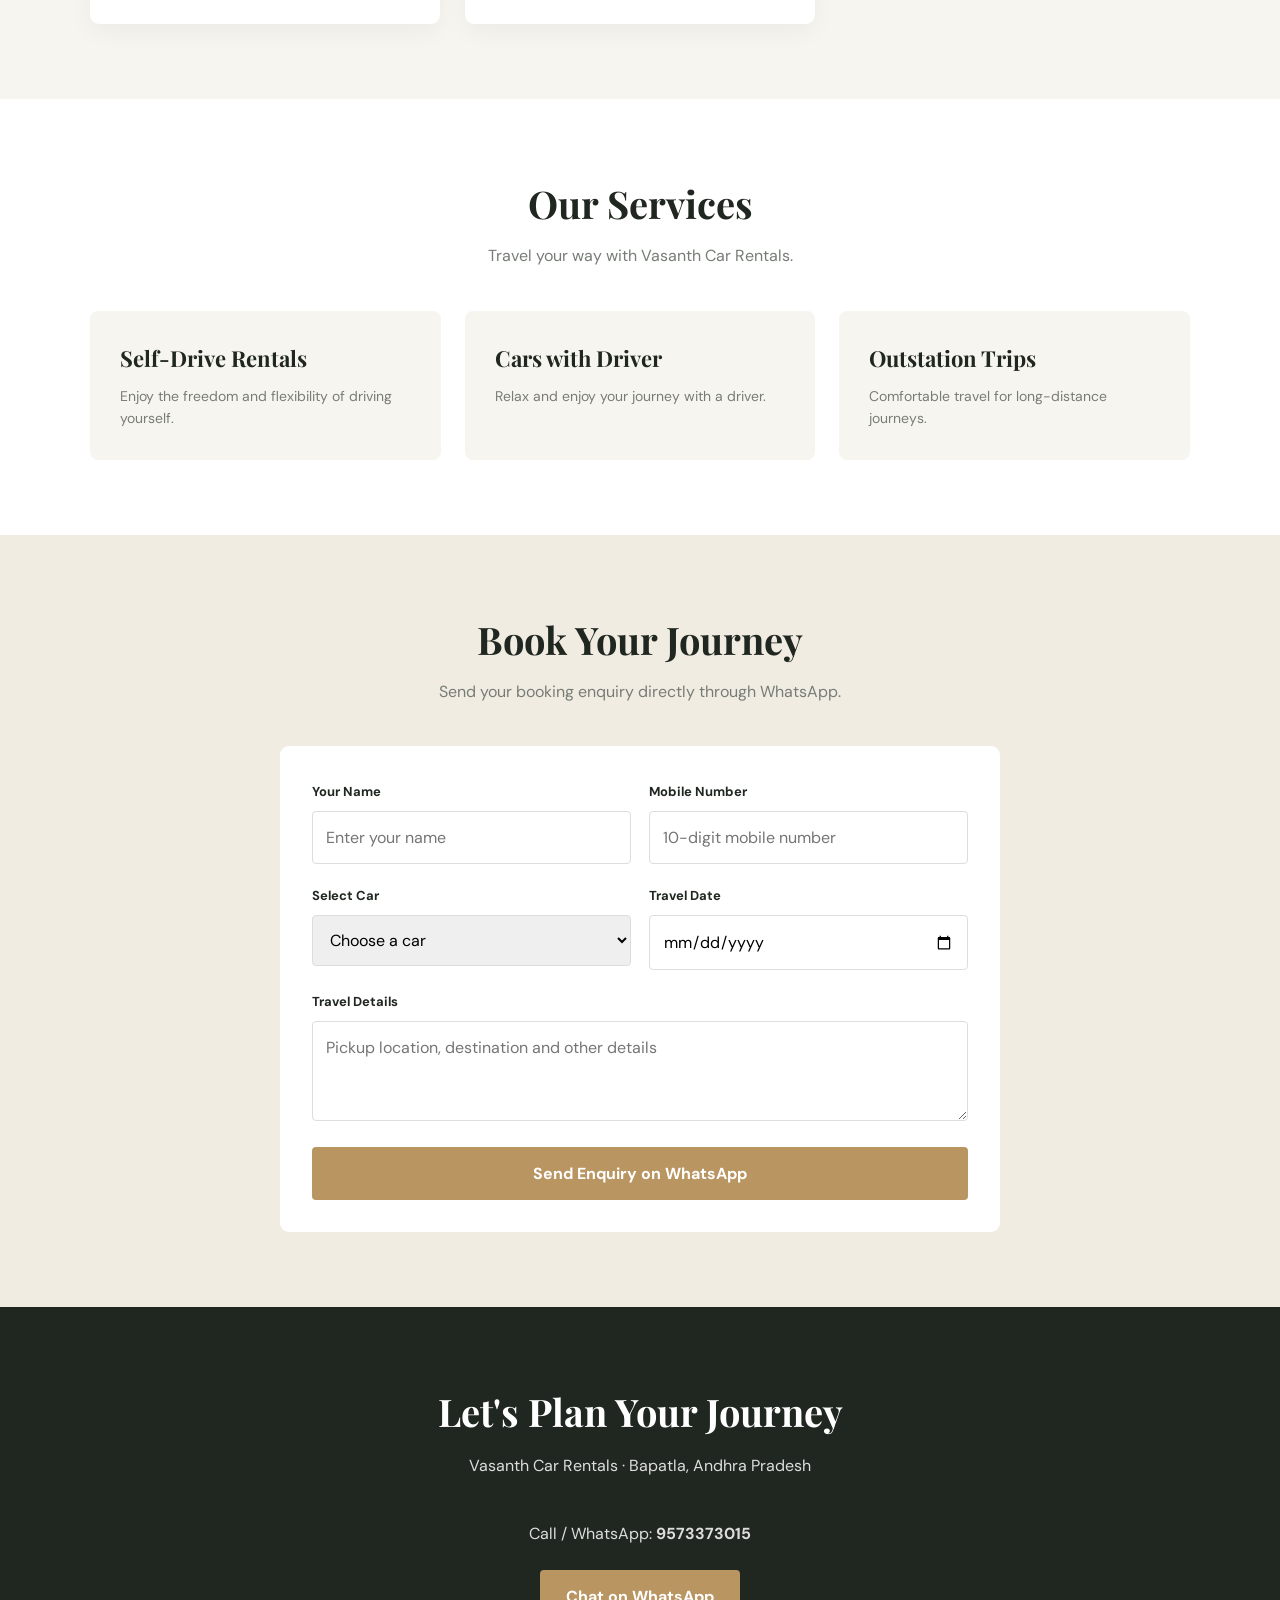
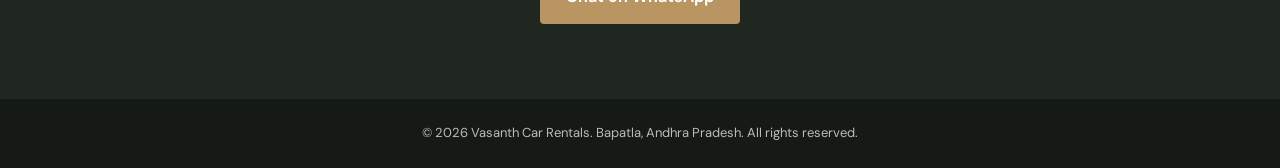
==== commit eef78b39: "Update index.html" ====
--- a/index.html
+++ b/index.html
@@ -384,8 +384,14 @@
 
     <article class="car-card">
       <div class="car-image">
-        <img src="https://carsite.co.za/api/media/2013/06/toyota-etios-south-africa.jpg?q=75&v=2&w=1920"
-             alt="Toyota Etios" loading="lazy">
+        
+<img
+  src="https://commons.wikimedia.org/wiki/Special:FilePath/Toyota_Etios_1.5_(2019)_(52720617946).jpg"
+  alt="Toyota Etios 2019"
+  loading="lazy"
+  onerror="this.onerror=null;this.src='https://commons.wikimedia.org/wiki/Special:FilePath/Toyota_Etios_(2019)_(52710355447).jpg';"
+>
+
       </div>
       <div class="car-info">
         <h3>Toyota Etios</h3>
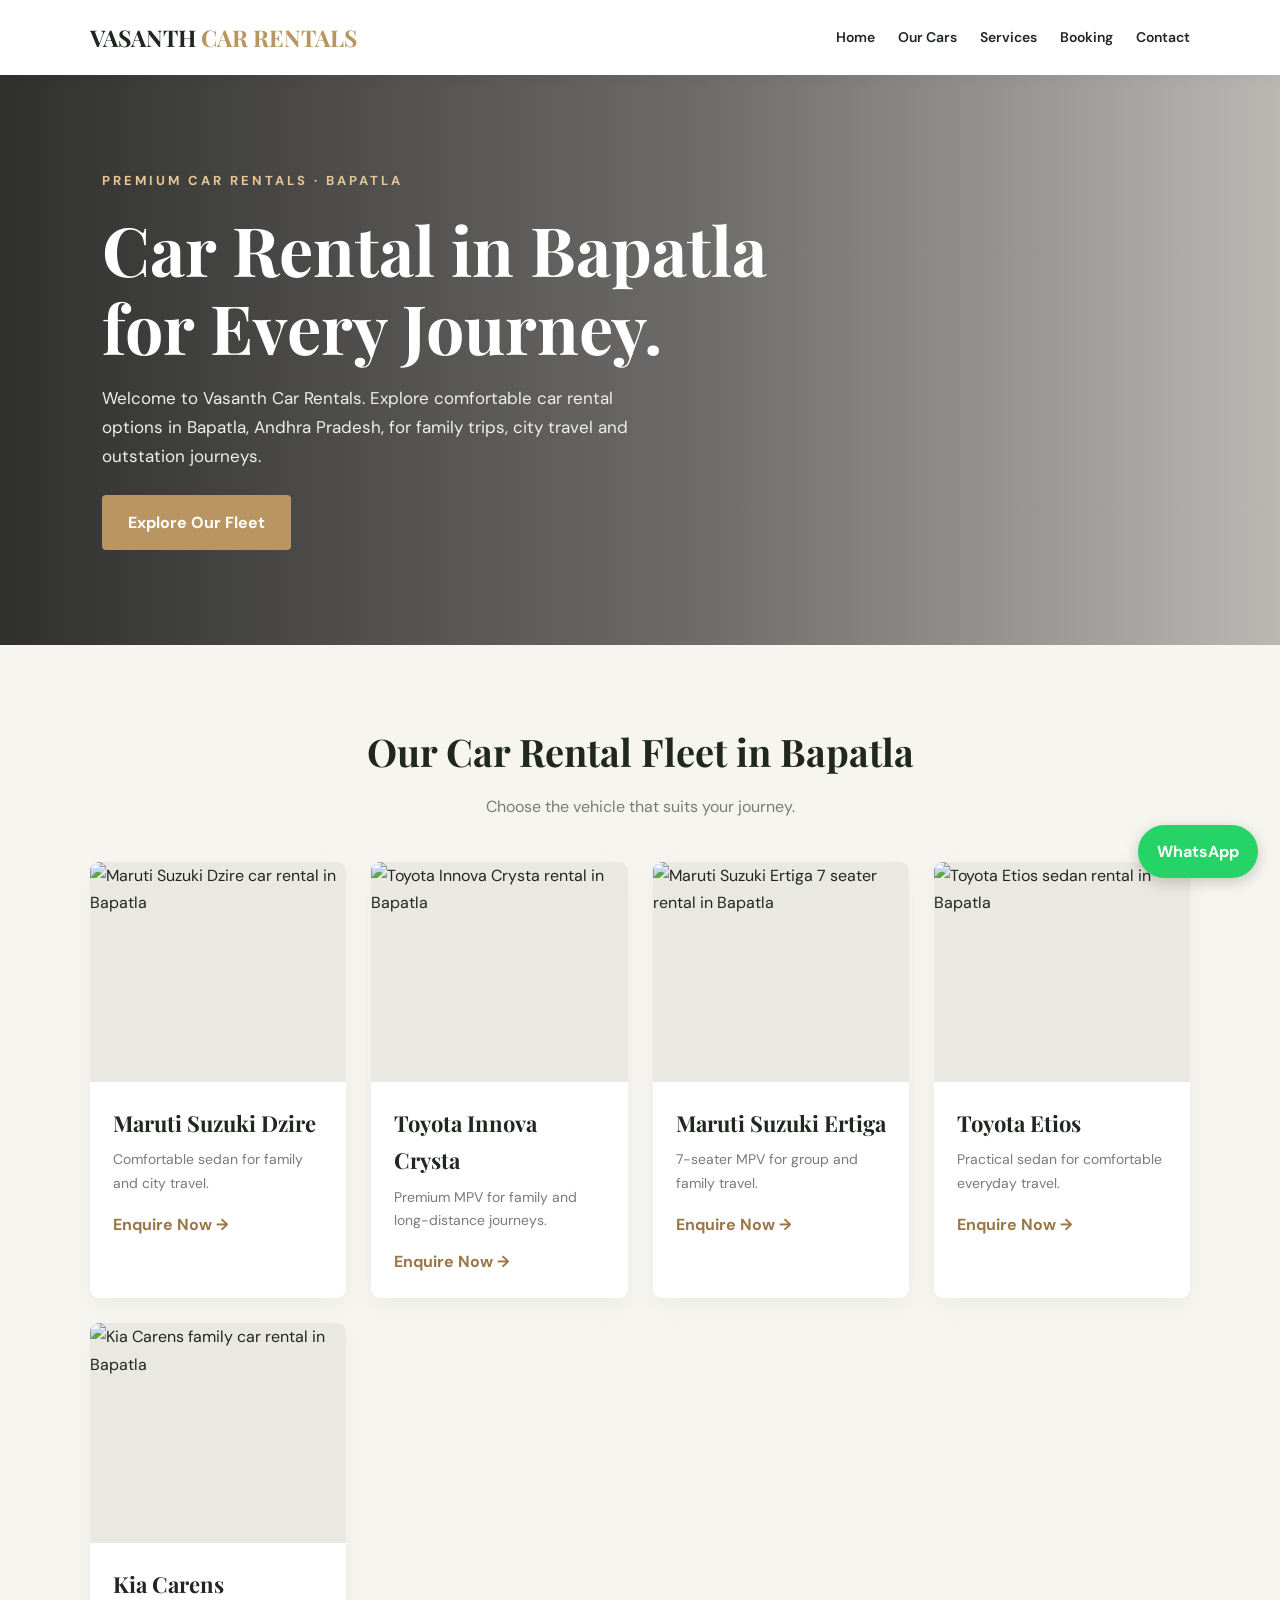
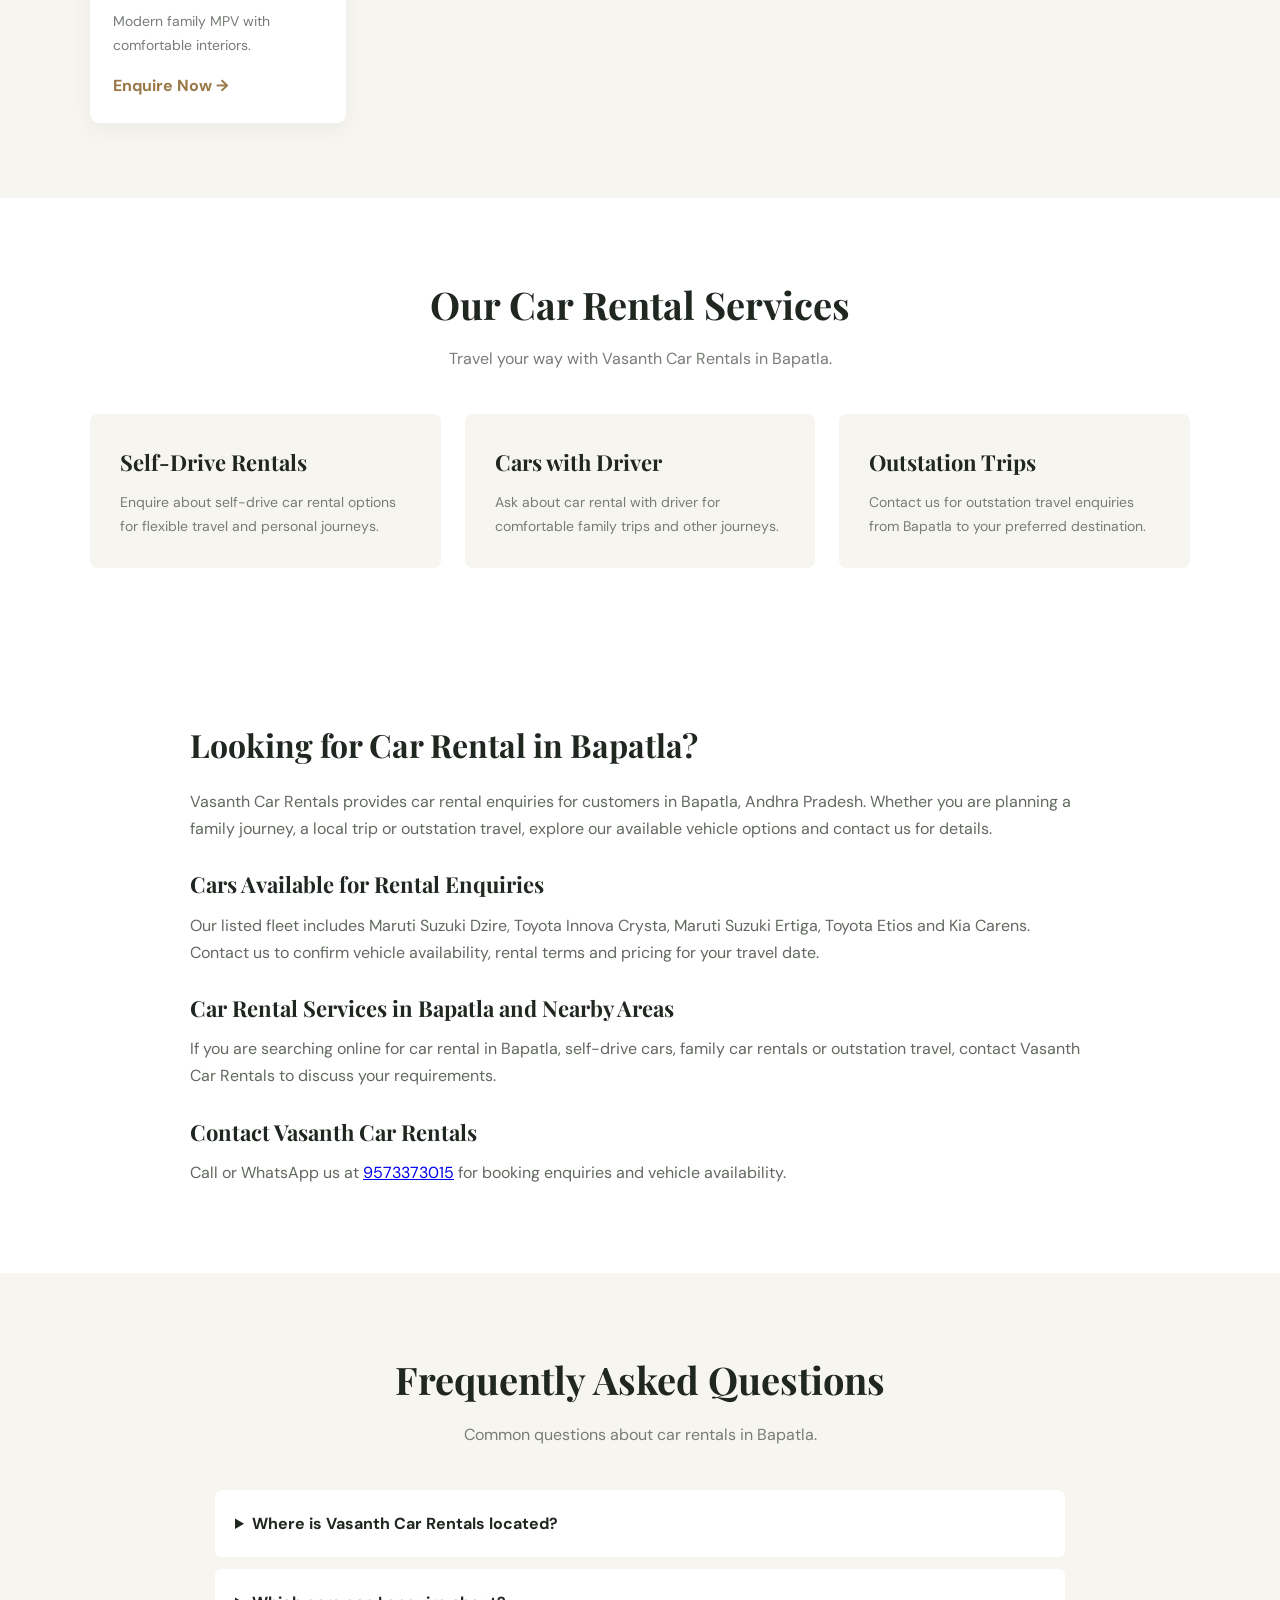
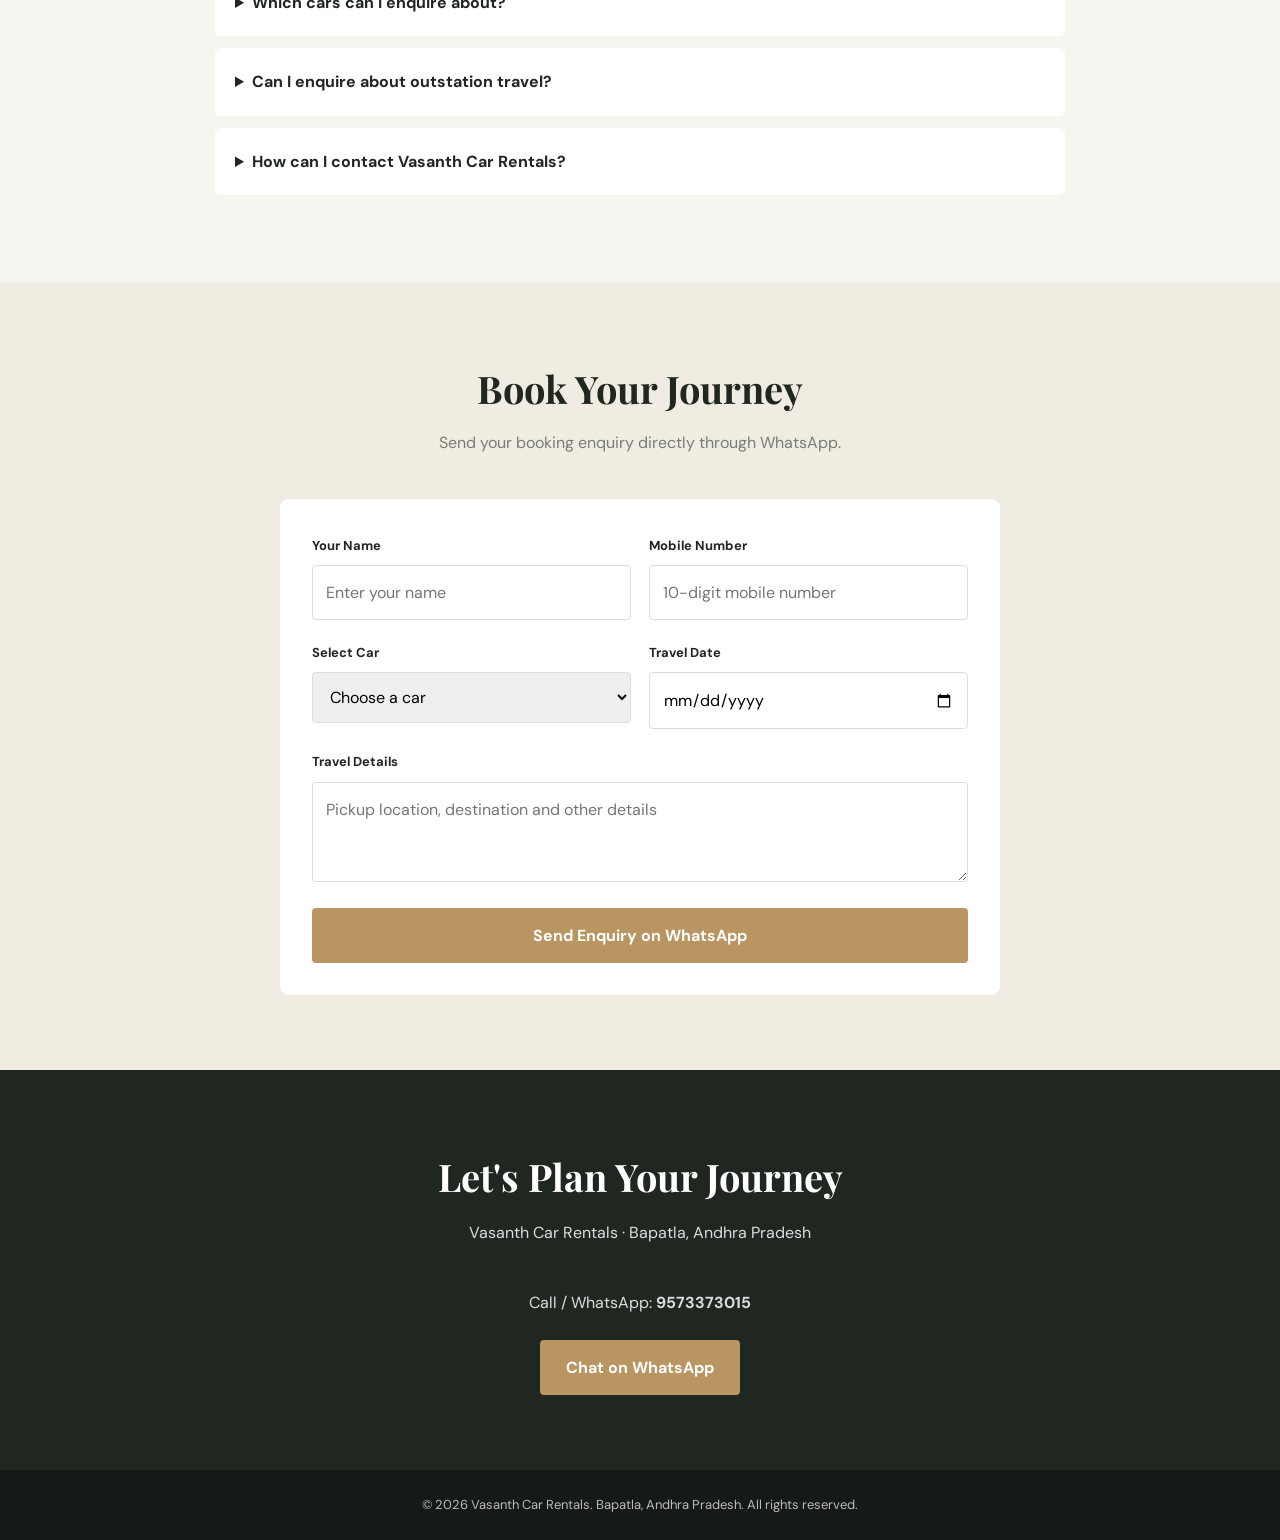
==== commit 220b0b62: "Update index.html" ====
--- a/index.html
+++ b/index.html
@@ -1,324 +1,461 @@
 
 <!DOCTYPE html>
-<html lang="en">
+<html lang="en-IN">
 <head>
-<meta charset="UTF-8">
-<meta name="viewport" content="width=device-width, initial-scale=1.0">
-<title>Vasanth Car Rentals | Bapatla</title>
-<meta name="description" content="Book premium car rentals in Bapatla. Dzire, Innova Crysta, Ertiga, Etios and Kia Carens. Self-drive and driver services.">
-
-<link rel="preconnect" href="https://fonts.googleapis.com">
-<link href="https://fonts.googleapis.com/css2?family=DM+Sans:wght@400;500;600;700&family=Playfair+Display:wght@600;700&display=swap" rel="stylesheet">
-
-<style>
-:root {
-  --dark: #202720;
-  --gold: #b99561;
-  --cream: #f7f5ef;
-  --white: #ffffff;
-  --muted: #777d76;
-}
-
-* {
-  margin: 0;
-  padding: 0;
-  box-sizing: border-box;
-}
-
-html { scroll-behavior: smooth; }
-
-body {
-  font-family: 'DM Sans', sans-serif;
-  background: var(--cream);
-  color: var(--dark);
-  line-height: 1.6;
-}
-
-header {
-  display: flex;
-  justify-content: space-between;
-  align-items: center;
-  padding: 18px 7%;
-  background: white;
-  position: sticky;
-  top: 0;
-  z-index: 100;
-  box-shadow: 0 3px 15px #0000000b;
-}
-
-.logo {
-  font-family: 'Playfair Display', serif;
-  font-size: 24px;
-  font-weight: 700;
-}
-
-.logo span { color: var(--gold); }
-
-nav {
-  display: flex;
-  gap: 26px;
-}
-
-nav a {
-  color: var(--dark);
-  text-decoration: none;
-  font-size: 14px;
-  font-weight: 600;
-}
-
-nav a:hover { color: var(--gold); }
-
-.hero {
-  min-height: 570px;
-  display: flex;
-  align-items: center;
-  padding: 70px 8%;
-  color: white;
-  background:
-    linear-gradient(90deg, #111d 0%, #1119 55%, #1114 100%),
-    url("https://images.unsplash.com/photo-1492144534655-ae79c964c9d7?auto=format&fit=crop&w=1800&q=85")
-    center/cover;
-}
-
-.hero-content { max-width: 650px; }
-
-.eyebrow {
-  color: #e6c795;
-  letter-spacing: 3px;
-  font-size: 13px;
-  font-weight: 700;
-  text-transform: uppercase;
-}
-
-h1, h2, h3 {
-  font-family: 'Playfair Display', serif;
-}
-
-.hero h1 {
-  font-size: clamp(42px, 6vw, 70px);
-  line-height: 1.12;
-  margin: 18px 0;
-}
-
-.hero p {
-  max-width: 510px;
-  color: #eee;
-  font-size: 17px;
-}
-
-.btn {
-  display: inline-block;
-  background: var(--gold);
-  color: white;
-  text-decoration: none;
-  border: none;
-  border-radius: 4px;
-  padding: 14px 26px;
-  font: inherit;
-  font-weight: 700;
-  cursor: pointer;
-  margin-top: 24px;
-}
-
-.btn:hover { background: #987543; }
-
-section { padding: 75px 7%; }
-
-.section-heading {
-  text-align: center;
-  margin-bottom: 42px;
-}
-
-.section-heading h2 {
-  font-size: 38px;
-  margin-bottom: 8px;
-}
-
-.section-heading p { color: var(--muted); }
-
-.cars {
-  display: grid;
-  grid-template-columns: repeat(auto-fit, minmax(260px, 1fr));
-  gap: 25px;
-}
-
-.car-card {
-  background: white;
-  border-radius: 9px;
-  overflow: hidden;
-  box-shadow: 0 8px 25px #0000000b;
-  transition: transform .3s;
-}
-
-.car-card:hover { transform: translateY(-5px); }
-
-.car-image {
-  height: 220px;
-  background: #e9e8e3;
-  overflow: hidden;
-}
-
-.car-image img {
-  width: 100%;
-  height: 100%;
-  object-fit: cover;
-  display: block;
-}
-
-.car-info { padding: 23px; }
-
-.car-info h3 {
-  font-size: 23px;
-  margin-bottom: 6px;
-}
-
-.car-info p {
-  color: var(--muted);
-  font-size: 14px;
-}
-
-.car-info a {
-  display: inline-block;
-  margin-top: 15px;
-  color: #997747;
-  text-decoration: none;
-  font-weight: 700;
-}
-
-.services { background: white; }
-
-.service-grid {
-  display: grid;
-  grid-template-columns: repeat(auto-fit, minmax(220px, 1fr));
-  gap: 24px;
-}
-
-.service {
-  padding: 30px;
-  background: var(--cream);
-  border-radius: 8px;
-}
-
-.service h3 {
-  font-size: 22px;
-  margin-bottom: 9px;
-}
-
-.service p {
-  color: var(--muted);
-  font-size: 14px;
-}
-
-.booking { background: #f0ece2; }
-
-.booking-form {
-  max-width: 720px;
-  margin: auto;
-  background: white;
-  padding: 32px;
-  border-radius: 9px;
-  display: grid;
-  grid-template-columns: 1fr 1fr;
-  gap: 18px;
-}
-
-.booking-form label {
-  font-weight: 700;
-  font-size: 13px;
-}
-
-.booking-form input,
-.booking-form select,
-.booking-form textarea {
-  width: 100%;
-  padding: 13px;
-  margin-top: 7px;
-  border: 1px solid #ddd;
-  border-radius: 4px;
-  font: inherit;
-}
-
-.booking-form textarea {
-  min-height: 100px;
-  resize: vertical;
-}
-
-.full { grid-column: 1 / -1; }
-
-.booking-form button {
-  width: 100%;
-  margin-top: 0;
-}
-
-.contact {
-  text-align: center;
-  background: var(--dark);
-  color: white;
-}
-
-.contact p {
-  color: #ddd;
-  margin-top: 10px;
-}
-
-footer {
-  background: #151a16;
-  color: #bbb;
-  text-align: center;
-  padding: 24px;
-  font-size: 13px;
-}
-
-.whatsapp-float {
-  position: fixed;
-  right: 22px;
-  bottom: 22px;
-  z-index: 200;
-  background: #25d366;
-  color: white;
-  text-decoration: none;
-  padding: 13px 19px;
-  border-radius: 30px;
-  font-weight: 700;
-  box-shadow: 0 4px 15px #0003;
-}
-
-@media(max-width: 650px) {
-  header {
-    padding: 15px 5%;
-    flex-wrap: wrap;
-    gap: 12px;
+  <meta charset="UTF-8">
+  <meta name="viewport" content="width=device-width, initial-scale=1.0">
+
+  <!-- Google Search Console verification: KEEP THIS -->
+  <meta name="google-site-verification" content="wDdrBfFe9D1JR8KEFcnwsx6pF4SfvuXKY8Okq0gsYRE">
+
+  <!-- SEO -->
+  <title>Vasanth Car Rentals | Car Rental in Bapatla</title>
+  <meta name="description" content="Looking for car rental in Bapatla? Contact Vasanth Car Rentals for Dzire, Innova Crysta, Ertiga, Etios and Kia Carens. Self-drive, driver and outstation travel enquiries.">
+  <meta name="robots" content="index, follow">
+  <meta name="author" content="Vasanth Car Rentals">
+  <link rel="canonical" href="https://akashakash829002345-pixel.github.io/vasanth-car-rentals2/">
+
+  <!-- Social sharing -->
+  <meta property="og:type" content="website">
+  <meta property="og:title" content="Vasanth Car Rentals - Car Rental in Bapatla">
+  <meta property="og:description" content="Explore car rental options in Bapatla. Dzire, Innova Crysta, Ertiga, Etios and Kia Carens.">
+  <meta property="og:url" content="https://akashakash829002345-pixel.github.io/vasanth-car-rentals2/">
+  <meta property="og:image" content="https://images.unsplash.com/photo-1492144534655-ae79c964c9d7?auto=format&fit=crop&w=1200&q=85">
+
+  <link rel="preconnect" href="https://fonts.googleapis.com">
+  <link rel="preconnect" href="https://fonts.gstatic.com" crossorigin>
+  <link href="https://fonts.googleapis.com/css2?family=DM+Sans:wght@400;500;600;700&family=Playfair+Display:wght@600;700&display=swap" rel="stylesheet">
+
+  <!-- Business structured information -->
+  <script type="application/ld+json">
+  {
+    "@context": "https://schema.org",
+    "@type": "AutoRental",
+    "name": "Vasanth Car Rentals",
+    "url": "https://akashakash829002345-pixel.github.io/vasanth-car-rentals2/",
+    "telephone": "+919573373015",
+    "description": "Car rental enquiries in Bapatla, Andhra Pradesh, including Dzire, Innova Crysta, Ertiga, Etios and Kia Carens.",
+    "areaServed": {
+      "@type": "City",
+      "name": "Bapatla",
+      "containedInPlace": {
+        "@type": "State",
+        "name": "Andhra Pradesh"
+      }
+    }
   }
-
-  nav {
-    width: 100%;
-    flex-wrap: wrap;
-    gap: 15px;
-  }
-
-  nav a { font-size: 12px; }
-
-  .hero {
-    min-height: 450px;
-    padding: 55px 6%;
-  }
-
-  section { padding: 55px 5%; }
-
-  .section-heading h2 { font-size: 31px; }
-
-  .booking-form { grid-template-columns: 1fr; padding: 22px; }
-
-  .full { grid-column: auto; }
-}
-</style>
+  </script>
+
+  <style>
+    :root {
+      --dark: #202720;
+      --gold: #b99561;
+      --cream: #f7f5ef;
+      --white: #fff;
+      --muted: #777d76;
+    }
+
+    * {
+      margin: 0;
+      padding: 0;
+      box-sizing: border-box;
+    }
+
+    html {
+      scroll-behavior: smooth;
+      scroll-padding-top: 100px;
+    }
+
+    body {
+      font-family: 'DM Sans', sans-serif;
+      background: var(--cream);
+      color: var(--dark);
+      line-height: 1.7;
+    }
+
+    h1, h2, h3 {
+      font-family: 'Playfair Display', serif;
+    }
+
+    header {
+      display: flex;
+      justify-content: space-between;
+      align-items: center;
+      padding: 18px 7%;
+      background: white;
+      position: sticky;
+      top: 0;
+      z-index: 100;
+      box-shadow: 0 3px 15px #0000000b;
+    }
+
+    .logo {
+      font-family: 'Playfair Display', serif;
+      font-size: 23px;
+      font-weight: 700;
+    }
+
+    .logo span {
+      color: var(--gold);
+    }
+
+    nav {
+      display: flex;
+      gap: 23px;
+      flex-wrap: wrap;
+    }
+
+    nav a {
+      color: var(--dark);
+      text-decoration: none;
+      font-size: 14px;
+      font-weight: 600;
+    }
+
+    nav a:hover {
+      color: var(--gold);
+    }
+
+    .hero {
+      min-height: 570px;
+      display: flex;
+      align-items: center;
+      padding: 70px 8%;
+      color: white;
+      background:
+        linear-gradient(90deg, #111d 0%, #1119 55%, #1114 100%),
+        url("https://images.unsplash.com/photo-1492144534655-ae79c964c9d7?auto=format&fit=crop&w=1800&q=85")
+        center/cover;
+    }
+
+    .hero-content {
+      max-width: 680px;
+    }
+
+    .eyebrow {
+      color: #e6c795;
+      letter-spacing: 3px;
+      font-size: 13px;
+      font-weight: 700;
+      text-transform: uppercase;
+    }
+
+    .hero h1 {
+      font-size: clamp(40px, 6vw, 68px);
+      line-height: 1.15;
+      margin: 18px 0;
+    }
+
+    .hero p {
+      max-width: 550px;
+      color: #eee;
+      font-size: 17px;
+    }
+
+    .btn {
+      display: inline-block;
+      background: var(--gold);
+      color: white;
+      text-decoration: none;
+      border: none;
+      border-radius: 4px;
+      padding: 14px 26px;
+      font: inherit;
+      font-weight: 700;
+      cursor: pointer;
+      margin-top: 24px;
+      transition: .2s;
+    }
+
+    .btn:hover {
+      background: #987543;
+    }
+
+    section {
+      padding: 75px 7%;
+    }
+
+    .section-heading {
+      text-align: center;
+      margin-bottom: 42px;
+    }
+
+    .section-heading h2 {
+      font-size: 38px;
+      margin-bottom: 8px;
+    }
+
+    .section-heading p {
+      color: var(--muted);
+    }
+
+    .cars {
+      display: grid;
+      grid-template-columns: repeat(auto-fit, minmax(250px, 1fr));
+      gap: 25px;
+    }
+
+    .car-card {
+      background: white;
+      border-radius: 9px;
+      overflow: hidden;
+      box-shadow: 0 8px 25px #0000000b;
+      transition: transform .3s;
+    }
+
+    .car-card:hover {
+      transform: translateY(-5px);
+    }
+
+    .car-image {
+      height: 220px;
+      background: #e9e8e3;
+      overflow: hidden;
+    }
+
+    .car-image img {
+      width: 100%;
+      height: 100%;
+      object-fit: cover;
+      display: block;
+    }
+
+    .car-info {
+      padding: 23px;
+    }
+
+    .car-info h3 {
+      font-size: 22px;
+      margin-bottom: 6px;
+    }
+
+    .car-info p {
+      color: var(--muted);
+      font-size: 14px;
+    }
+
+    .car-info a {
+      display: inline-block;
+      margin-top: 15px;
+      color: #997747;
+      text-decoration: none;
+      font-weight: 700;
+    }
+
+    .services {
+      background: white;
+    }
+
+    .service-grid {
+      display: grid;
+      grid-template-columns: repeat(auto-fit, minmax(220px, 1fr));
+      gap: 24px;
+    }
+
+    .service {
+      padding: 30px;
+      background: var(--cream);
+      border-radius: 8px;
+    }
+
+    .service h3 {
+      font-size: 22px;
+      margin-bottom: 9px;
+    }
+
+    .service p {
+      color: var(--muted);
+      font-size: 14px;
+    }
+
+    .local-seo {
+      background: white;
+    }
+
+    .local-content {
+      max-width: 900px;
+      margin: auto;
+    }
+
+    .local-content h2 {
+      font-size: 32px;
+      margin-bottom: 15px;
+    }
+
+    .local-content h3 {
+      font-size: 22px;
+      margin: 24px 0 8px;
+    }
+
+    .local-content p {
+      color: #626960;
+      margin-bottom: 12px;
+    }
+
+    .local-content ul {
+      padding-left: 22px;
+      color: #626960;
+    }
+
+    .faq {
+      background: var(--cream);
+    }
+
+    .faq-list {
+      max-width: 850px;
+      margin: auto;
+    }
+
+    .faq details {
+      background: white;
+      padding: 20px;
+      margin-bottom: 12px;
+      border-radius: 6px;
+    }
+
+    .faq summary {
+      cursor: pointer;
+      font-weight: 700;
+    }
+
+    .faq details p {
+      color: var(--muted);
+      margin-top: 12px;
+    }
+
+    .booking {
+      background: #f0ece2;
+    }
+
+    .booking-form {
+      max-width: 720px;
+      margin: auto;
+      background: white;
+      padding: 32px;
+      border-radius: 9px;
+      display: grid;
+      grid-template-columns: 1fr 1fr;
+      gap: 18px;
+    }
+
+    .booking-form label {
+      font-weight: 700;
+      font-size: 13px;
+    }
+
+    .booking-form input,
+    .booking-form select,
+    .booking-form textarea {
+      width: 100%;
+      padding: 13px;
+      margin-top: 7px;
+      border: 1px solid #ddd;
+      border-radius: 4px;
+      font: inherit;
+    }
+
+    .booking-form textarea {
+      min-height: 100px;
+      resize: vertical;
+    }
+
+    .full {
+      grid-column: 1 / -1;
+    }
+
+    .booking-form button {
+      width: 100%;
+      margin-top: 0;
+    }
+
+    #bookingMessage {
+      display: none;
+      text-align: center;
+      padding: 20px;
+      color: #287548;
+      font-weight: bold;
+    }
+
+    .contact {
+      text-align: center;
+      background: var(--dark);
+      color: white;
+    }
+
+    .contact p {
+      color: #ddd;
+      margin-top: 10px;
+    }
+
+    footer {
+      background: #151a16;
+      color: #bbb;
+      text-align: center;
+      padding: 24px;
+      font-size: 13px;
+    }
+
+    .whatsapp-float {
+      position: fixed;
+      right: 22px;
+      bottom: 22px;
+      z-index: 200;
+      background: #25d366;
+      color: white;
+      text-decoration: none;
+      padding: 13px 19px;
+      border-radius: 30px;
+      font-weight: 700;
+      box-shadow: 0 4px 15px #0003;
+    }
+
+    @media(max-width: 650px) {
+      header {
+        padding: 15px 5%;
+        flex-wrap: wrap;
+        gap: 12px;
+      }
+
+      nav {
+        width: 100%;
+        gap: 12px;
+      }
+
+      nav a {
+        font-size: 12px;
+      }
+
+      .hero {
+        min-height: 450px;
+        padding: 55px 6%;
+      }
+
+      section {
+        padding: 55px 5%;
+      }
+
+      .section-heading h2 {
+        font-size: 31px;
+      }
+
+      .booking-form {
+        grid-template-columns: 1fr;
+        padding: 22px;
+      }
+
+      .full {
+        grid-column: auto;
+      }
+    }
+  </style>
 </head>
 
 <body>
 
 <header>
   <div class="logo">VASANTH <span>CAR RENTALS</span></div>
-  <nav>
+
+  <nav aria-label="Main navigation">
     <a href="#home">Home</a>
     <a href="#cars">Our Cars</a>
     <a href="#services">Services</a>
@@ -329,224 +466,390 @@
 
 <main>
 
-<section class="hero" id="home">
-  <div class="hero-content">
-    <div class="eyebrow">Premium Car Rentals · Bapatla</div>
-    <h1>Your Journey,<br>Our Responsibility.</h1>
-    <p>Discover comfortable, reliable and affordable car rentals for every journey. Choose your car and travel with confidence.</p>
-    <a href="#cars" class="btn">Explore Our Fleet</a>
-  </div>
-</section>
-
-<section id="cars">
-  <div class="section-heading">
-    <h2>Our Premium Fleet</h2>
-    <p>Choose the perfect vehicle for your journey.</p>
-  </div>
-
-  <div class="cars">
-
-    <article class="car-card">
-      <div class="car-image">
-        <img src="https://www.autobics.com/wp-content/uploads/2024/11/2024-Maruti-Suzuki-Dzire-Alluring-Blue.jpg"
-             alt="Maruti Suzuki Dzire" loading="lazy">
+  <!-- HERO -->
+  <section class="hero" id="home">
+    <div class="hero-content">
+      <div class="eyebrow">Premium Car Rentals · Bapatla</div>
+
+      <h1>Car Rental in Bapatla for Every Journey.</h1>
+
+      <p>
+        Welcome to Vasanth Car Rentals. Explore comfortable car rental
+        options in Bapatla, Andhra Pradesh, for family trips, city travel
+        and outstation journeys.
+      </p>
+
+      <a href="#cars" class="btn">Explore Our Fleet</a>
+    </div>
+  </section>
+
+  <!-- CARS -->
+  <section id="cars">
+    <div class="section-heading">
+      <h2>Our Car Rental Fleet in Bapatla</h2>
+      <p>Choose the vehicle that suits your journey.</p>
+    </div>
+
+    <div class="cars">
+
+      <article class="car-card">
+        <div class="car-image">
+          <img
+            src="https://www.autobics.com/wp-content/uploads/2024/11/2024-Maruti-Suzuki-Dzire-Alluring-Blue.jpg"
+            alt="Maruti Suzuki Dzire car rental in Bapatla"
+            loading="lazy">
+        </div>
+        <div class="car-info">
+          <h3>Maruti Suzuki Dzire</h3>
+          <p>Comfortable sedan for family and city travel.</p>
+          <a href="#booking">Enquire Now →</a>
+        </div>
+      </article>
+
+      <article class="car-card">
+        <div class="car-image">
+          <img
+            src="https://asset.autocarindia.com/static/models/colors/20260605_050015_a9036017.jpg"
+            alt="Toyota Innova Crysta rental in Bapatla"
+            loading="lazy">
+        </div>
+        <div class="car-info">
+          <h3>Toyota Innova Crysta</h3>
+          <p>Premium MPV for family and long-distance journeys.</p>
+          <a href="#booking">Enquire Now →</a>
+        </div>
+      </article>
+
+      <article class="car-card">
+        <div class="car-image">
+          <img
+            src="https://cdn-s3.autocarindia.com/legacy/cdni/ExtraImages/20220415113510_Ertiga_FL.jpg?q=75&w=728"
+            alt="Maruti Suzuki Ertiga 7 seater rental in Bapatla"
+            loading="lazy">
+        </div>
+        <div class="car-info">
+          <h3>Maruti Suzuki Ertiga</h3>
+          <p>7-seater MPV for group and family travel.</p>
+          <a href="#booking">Enquire Now →</a>
+        </div>
+      </article>
+
+      <article class="car-card">
+        <div class="car-image">
+          <img
+            src="https://commons.wikimedia.org/wiki/Special:FilePath/Toyota_Etios_1.5_(2019)_(52720617946).jpg"
+            alt="Toyota Etios sedan rental in Bapatla"
+            loading="lazy"
+            onerror="this.onerror=null;this.src='https://commons.wikimedia.org/wiki/Special:FilePath/Toyota_Etios_(2019)_(52710355447).jpg';">
+        </div>
+        <div class="car-info">
+          <h3>Toyota Etios</h3>
+          <p>Practical sedan for comfortable everyday travel.</p>
+          <a href="#booking">Enquire Now →</a>
+        </div>
+      </article>
+
+      <article class="car-card">
+        <div class="car-image">
+          <img
+            src="https://www.kia.com/content/dam/kia2/in/en/our-vehicles/showroom/Carens/x-line/2024/Carens_Digital_d.jpg"
+            alt="Kia Carens family car rental in Bapatla"
+            loading="lazy">
+        </div>
+        <div class="car-info">
+          <h3>Kia Carens</h3>
+          <p>Modern family MPV with comfortable interiors.</p>
+          <a href="#booking">Enquire Now →</a>
+        </div>
+      </article>
+
+    </div>
+  </section>
+
+  <!-- SERVICES -->
+  <section class="services" id="services">
+    <div class="section-heading">
+      <h2>Our Car Rental Services</h2>
+      <p>Travel your way with Vasanth Car Rentals in Bapatla.</p>
+    </div>
+
+    <div class="service-grid">
+
+      <div class="service">
+        <h3>Self-Drive Rentals</h3>
+        <p>
+          Enquire about self-drive car rental options for flexible
+          travel and personal journeys.
+        </p>
       </div>
-      <div class="car-info">
-        <h3>Maruti Suzuki Dzire</h3>
-        <p>Comfortable sedan · Family and city travel</p>
-        <a href="#booking">Enquire Now →</a>
+
+      <div class="service">
+        <h3>Cars with Driver</h3>
+        <p>
+          Ask about car rental with driver for comfortable
+          family trips and other journeys.
+        </p>
       </div>
-    </article>
-
-    <article class="car-card">
-      <div class="car-image">
-        <img src="https://asset.autocarindia.com/static/models/colors/20260605_050015_a9036017.jpg"
-             alt="Toyota Innova Crysta" loading="lazy">
+
+      <div class="service">
+        <h3>Outstation Trips</h3>
+        <p>
+          Contact us for outstation travel enquiries from
+          Bapatla to your preferred destination.
+        </p>
       </div>
-      <div class="car-info">
-        <h3>Toyota Innova Crysta</h3>
-        <p>Premium MPV · Family and long journeys</p>
-        <a href="#booking">Enquire Now →</a>
+
+    </div>
+  </section>
+
+  <!-- LOCAL SEO CONTENT -->
+  <section class="local-seo">
+    <div class="local-content">
+
+      <h2>Looking for Car Rental in Bapatla?</h2>
+
+      <p>
+        Vasanth Car Rentals provides car rental enquiries for customers
+        in Bapatla, Andhra Pradesh. Whether you are planning a family
+        journey, a local trip or outstation travel, explore our available
+        vehicle options and contact us for details.
+      </p>
+
+      <h3>Cars Available for Rental Enquiries</h3>
+
+      <p>
+        Our listed fleet includes Maruti Suzuki Dzire, Toyota Innova
+        Crysta, Maruti Suzuki Ertiga, Toyota Etios and Kia Carens.
+        Contact us to confirm vehicle availability, rental terms
+        and pricing for your travel date.
+      </p>
+
+      <h3>Car Rental Services in Bapatla and Nearby Areas</h3>
+
+      <p>
+        If you are searching online for car rental in Bapatla,
+        self-drive cars, family car rentals or outstation travel,
+        contact Vasanth Car Rentals to discuss your requirements.
+      </p>
+
+      <h3>Contact Vasanth Car Rentals</h3>
+
+      <p>
+        Call or WhatsApp us at
+        <a href="tel:+919573373015">9573373015</a>
+        for booking enquiries and vehicle availability.
+      </p>
+
+    </div>
+  </section>
+
+  <!-- FAQ -->
+  <section class="faq">
+    <div class="section-heading">
+      <h2>Frequently Asked Questions</h2>
+      <p>Common questions about car rentals in Bapatla.</p>
+    </div>
+
+    <div class="faq-list">
+
+      <details>
+        <summary>Where is Vasanth Car Rentals located?</summary>
+        <p>
+          Vasanth Car Rentals serves customers in Bapatla,
+          Andhra Pradesh. Contact us for office and service details.
+        </p>
+      </details>
+
+      <details>
+        <summary>Which cars can I enquire about?</summary>
+        <p>
+          You can enquire about Dzire, Innova Crysta, Ertiga,
+          Etios and Kia Carens.
+        </p>
+      </details>
+
+      <details>
+        <summary>Can I enquire about outstation travel?</summary>
+        <p>
+          Yes. Contact Vasanth Car Rentals with your destination
+          and travel date to discuss an outstation journey.
+        </p>
+      </details>
+
+      <details>
+        <summary>How can I contact Vasanth Car Rentals?</summary>
+        <p>
+          Call or WhatsApp 9573373015 to enquire about
+          vehicle availability and booking details.
+        </p>
+      </details>
+
+    </div>
+  </section>
+
+  <!-- BOOKING -->
+  <section class="booking" id="booking">
+
+    <div class="section-heading">
+      <h2>Book Your Journey</h2>
+      <p>Send your booking enquiry directly through WhatsApp.</p>
+    </div>
+
+    <form class="booking-form" id="bookingForm">
+
+      <div>
+        <label for="customerName">Your Name</label>
+        <input
+          id="customerName"
+          type="text"
+          placeholder="Enter your name"
+          autocomplete="name"
+          required>
       </div>
-    </article>
-
-    <article class="car-card">
-      <div class="car-image">
-        <img src="https://cdn-s3.autocarindia.com/legacy/cdni/ExtraImages/20220415113510_Ertiga_FL.jpg?q=75&w=728"
-             alt="Maruti Suzuki Ertiga" loading="lazy">
+
+      <div>
+        <label for="customerPhone">Mobile Number</label>
+        <input
+          id="customerPhone"
+          type="tel"
+          inputmode="numeric"
+          pattern="[0-9]{10}"
+          maxlength="10"
+          placeholder="10-digit mobile number"
+          required>
       </div>
-      <div class="car-info">
-        <h3>Maruti Suzuki Ertiga</h3>
-        <p>7-seater MPV · Group and family travel</p>
-        <a href="#booking">Enquire Now →</a>
+
+      <div>
+        <label for="carChoice">Select Car</label>
+        <select id="carChoice" required>
+          <option value="">Choose a car</option>
+          <option>Maruti Suzuki Dzire</option>
+          <option>Toyota Innova Crysta</option>
+          <option>Maruti Suzuki Ertiga</option>
+          <option>Toyota Etios</option>
+          <option>Kia Carens</option>
+        </select>
       </div>
-    </article>
-
-    <article class="car-card">
-      <div class="car-image">
-        
-<img
-  src="https://commons.wikimedia.org/wiki/Special:FilePath/Toyota_Etios_1.5_(2019)_(52720617946).jpg"
-  alt="Toyota Etios 2019"
-  loading="lazy"
-  onerror="this.onerror=null;this.src='https://commons.wikimedia.org/wiki/Special:FilePath/Toyota_Etios_(2019)_(52710355447).jpg';"
->
-
+
+      <div>
+        <label for="travelDate">Travel Date</label>
+        <input id="travelDate" type="date" required>
       </div>
-      <div class="car-info">
-        <h3>Toyota Etios</h3>
-        <p>Practical sedan · Everyday travel</p>
-        <a href="#booking">Enquire Now →</a>
+
+      <div class="full">
+        <label for="travelDetails">Travel Details</label>
+        <textarea
+          id="travelDetails"
+          placeholder="Pickup location, destination and other details"></textarea>
       </div>
-    </article>
-
-    <article class="car-card">
-      <div class="car-image">
-        <img src="https://www.kia.com/content/dam/kia2/in/en/our-vehicles/showroom/Carens/x-line/2024/Carens_Digital_d.jpg"
-             alt="Kia Carens" loading="lazy">
+
+      <div class="full">
+        <button class="btn" type="submit">
+          Send Enquiry on WhatsApp
+        </button>
       </div>
-      <div class="car-info">
-        <h3>Kia Carens</h3>
-        <p>Modern family MPV · Premium comfort</p>
-        <a href="#booking">Enquire Now →</a>
-      </div>
-    </article>
-
-  </div>
-</section>
-
-<section class="services" id="services">
-  <div class="section-heading">
-    <h2>Our Services</h2>
-    <p>Travel your way with Vasanth Car Rentals.</p>
-  </div>
-
-  <div class="service-grid">
-    <div class="service">
-      <h3>Self-Drive Rentals</h3>
-      <p>Enjoy the freedom and flexibility of driving yourself.</p>
-    </div>
-    <div class="service">
-      <h3>Cars with Driver</h3>
-      <p>Relax and enjoy your journey with a driver.</p>
-    </div>
-    <div class="service">
-      <h3>Outstation Trips</h3>
-      <p>Comfortable travel for long-distance journeys.</p>
-    </div>
-  </div>
-</section>
-
-<section class="booking" id="booking">
-  <div class="section-heading">
-    <h2>Book Your Journey</h2>
-    <p>Send your booking enquiry directly through WhatsApp.</p>
-  </div>
-
-  <form class="booking-form" id="bookingForm">
-    <div>
-      <label for="customerName">Your Name</label>
-      <input id="customerName" type="text" placeholder="Enter your name" required>
-    </div>
-
-    <div>
-      <label for="customerPhone">Mobile Number</label>
-      <input id="customerPhone" type="tel" inputmode="numeric"
-             pattern="[0-9]{10}" maxlength="10"
-             placeholder="10-digit mobile number" required>
-    </div>
-
-    <div>
-      <label for="carChoice">Select Car</label>
-      <select id="carChoice" required>
-        <option value="">Choose a car</option>
-        <option>Maruti Suzuki Dzire</option>
-        <option>Toyota Innova Crysta</option>
-        <option>Maruti Suzuki Ertiga</option>
-        <option>Toyota Etios</option>
-        <option>Kia Carens</option>
-      </select>
-    </div>
-
-    <div>
-      <label for="travelDate">Travel Date</label>
-      <input id="travelDate" type="date" required>
-    </div>
-
-    <div class="full">
-      <label for="travelDetails">Travel Details</label>
-      <textarea id="travelDetails"
-                placeholder="Pickup location, destination and other details"></textarea>
-    </div>
-
-    <div class="full">
-      <button class="btn" type="submit">
-        Send Enquiry on WhatsApp
-      </button>
-    </div>
-  </form>
-</section>
-
-<section class="contact" id="contact">
-  <div class="section-heading">
-    <h2>Let's Plan Your Journey</h2>
-    <p>Vasanth Car Rentals · Bapatla, Andhra Pradesh</p>
-  </div>
-
-  <p>Call / WhatsApp: <strong>9573373015</strong></p>
-  <a class="btn" href="https://wa.me/919573373015"
-     target="_blank" rel="noopener">Chat on WhatsApp</a>
-</section>
+
+    </form>
+
+    <p id="bookingMessage" aria-live="polite"></p>
+
+  </section>
+
+  <!-- CONTACT -->
+  <section class="contact" id="contact">
+
+    <div class="section-heading">
+      <h2>Let's Plan Your Journey</h2>
+      <p>Vasanth Car Rentals · Bapatla, Andhra Pradesh</p>
+    </div>
+
+    <p>Call / WhatsApp:
+      <strong>9573373015</strong>
+    </p>
+
+    <a class="btn"
+       href="https://wa.me/919573373015"
+       target="_blank"
+       rel="noopener">
+      Chat on WhatsApp
+    </a>
+
+  </section>
 
 </main>
 
 <footer>
-  © 2026 Vasanth Car Rentals. Bapatla, Andhra Pradesh.
-  All rights reserved.
+  © 2026 Vasanth Car Rentals.
+  Bapatla, Andhra Pradesh. All rights reserved.
 </footer>
 
-<a class="whatsapp-float" href="https://wa.me/919573373015"
-   target="_blank" rel="noopener" aria-label="Chat on WhatsApp">
+<a class="whatsapp-float"
+   href="https://wa.me/919573373015"
+   target="_blank"
+   rel="noopener"
+   aria-label="Chat with Vasanth Car Rentals on WhatsApp">
   WhatsApp
 </a>
 
 <script>
-const dateInput = document.getElementById('travelDate');
-
-const now = new Date();
-const localDate = new Date(
-  now.getTime() - now.getTimezoneOffset() * 60000
-).toISOString().split('T')[0];
-
-dateInput.min = localDate;
-
-document.getElementById('bookingForm').addEventListener('submit', function(event) {
-  event.preventDefault();
-
-  const name = document.getElementById('customerName').value.trim();
-  const phone = document.getElementById('customerPhone').value.trim();
-  const car = document.getElementById('carChoice').value;
-  const date = dateInput.value;
-  const details = document.getElementById('travelDetails').value.trim();
-
-  if (!/^[0-9]{10}$/.test(phone)) {
-    alert('Please enter a valid 10-digit mobile number.');
-    return;
-  }
-
-  const message =
-    'Hello Vasanth Car Rentals! I would like to enquire about a booking.\n\n' +
-    'Name: ' + name + '\n' +
-    'Mobile: ' + phone + '\n' +
-    'Car: ' + car + '\n' +
-    'Travel Date: ' + date + '\n' +
-    'Travel Details: ' + details;
-
-  const whatsappURL =
-    'https://wa.me/919573373015?text=' + encodeURIComponent(message);
-
-  window.open(whatsappURL, '_blank');
-});
+  // Set minimum travel date to today
+  const dateInput = document.getElementById('travelDate');
+
+  const now = new Date();
+
+  const localDate = new Date(
+    now.getTime() - now.getTimezoneOffset() * 60000
+  ).toISOString().split('T')[0];
+
+  dateInput.min = localDate;
+
+  // WhatsApp booking enquiry
+  document.getElementById('bookingForm').addEventListener(
+    'submit',
+    function(event) {
+
+      event.preventDefault();
+
+      const name = document.getElementById('customerName').value.trim();
+      const phone = document.getElementById('customerPhone').value.trim();
+      const car = document.getElementById('carChoice').value;
+      const date = dateInput.value;
+      const details = document.getElementById('travelDetails').value.trim();
+
+      if (!/^[0-9]{10}$/.test(phone)) {
+        alert('Please enter a valid 10-digit mobile number.');
+        return;
+      }
+
+      const message =
+        'Hello Vasanth Car Rentals! I would like to enquire about a booking.\n\n' +
+        'Name: ' + name + '\n' +
+        'Mobile: ' + phone + '\n' +
+        'Car: ' + car + '\n' +
+        'Travel Date: ' + date + '\n' +
+        'Travel Details: ' + details;
+
+      const whatsappURL =
+        'https://wa.me/919573373015?text=' +
+        encodeURIComponent(message);
+
+      window.open(whatsappURL, '_blank');
+
+      const bookingMessage = document.getElementById('bookingMessage');
+
+      bookingMessage.style.display = 'block';
+
+      bookingMessage.textContent =
+        'Thank you, ' + name +
+        '! Your booking enquiry for ' + car +
+        ' has been prepared. Please send the WhatsApp message to contact our team and confirm availability.';
+
+      bookingMessage.scrollIntoView({
+        behavior: 'smooth',
+        block: 'center'
+      });
+    }
+  );
 </script>
 
 </body>
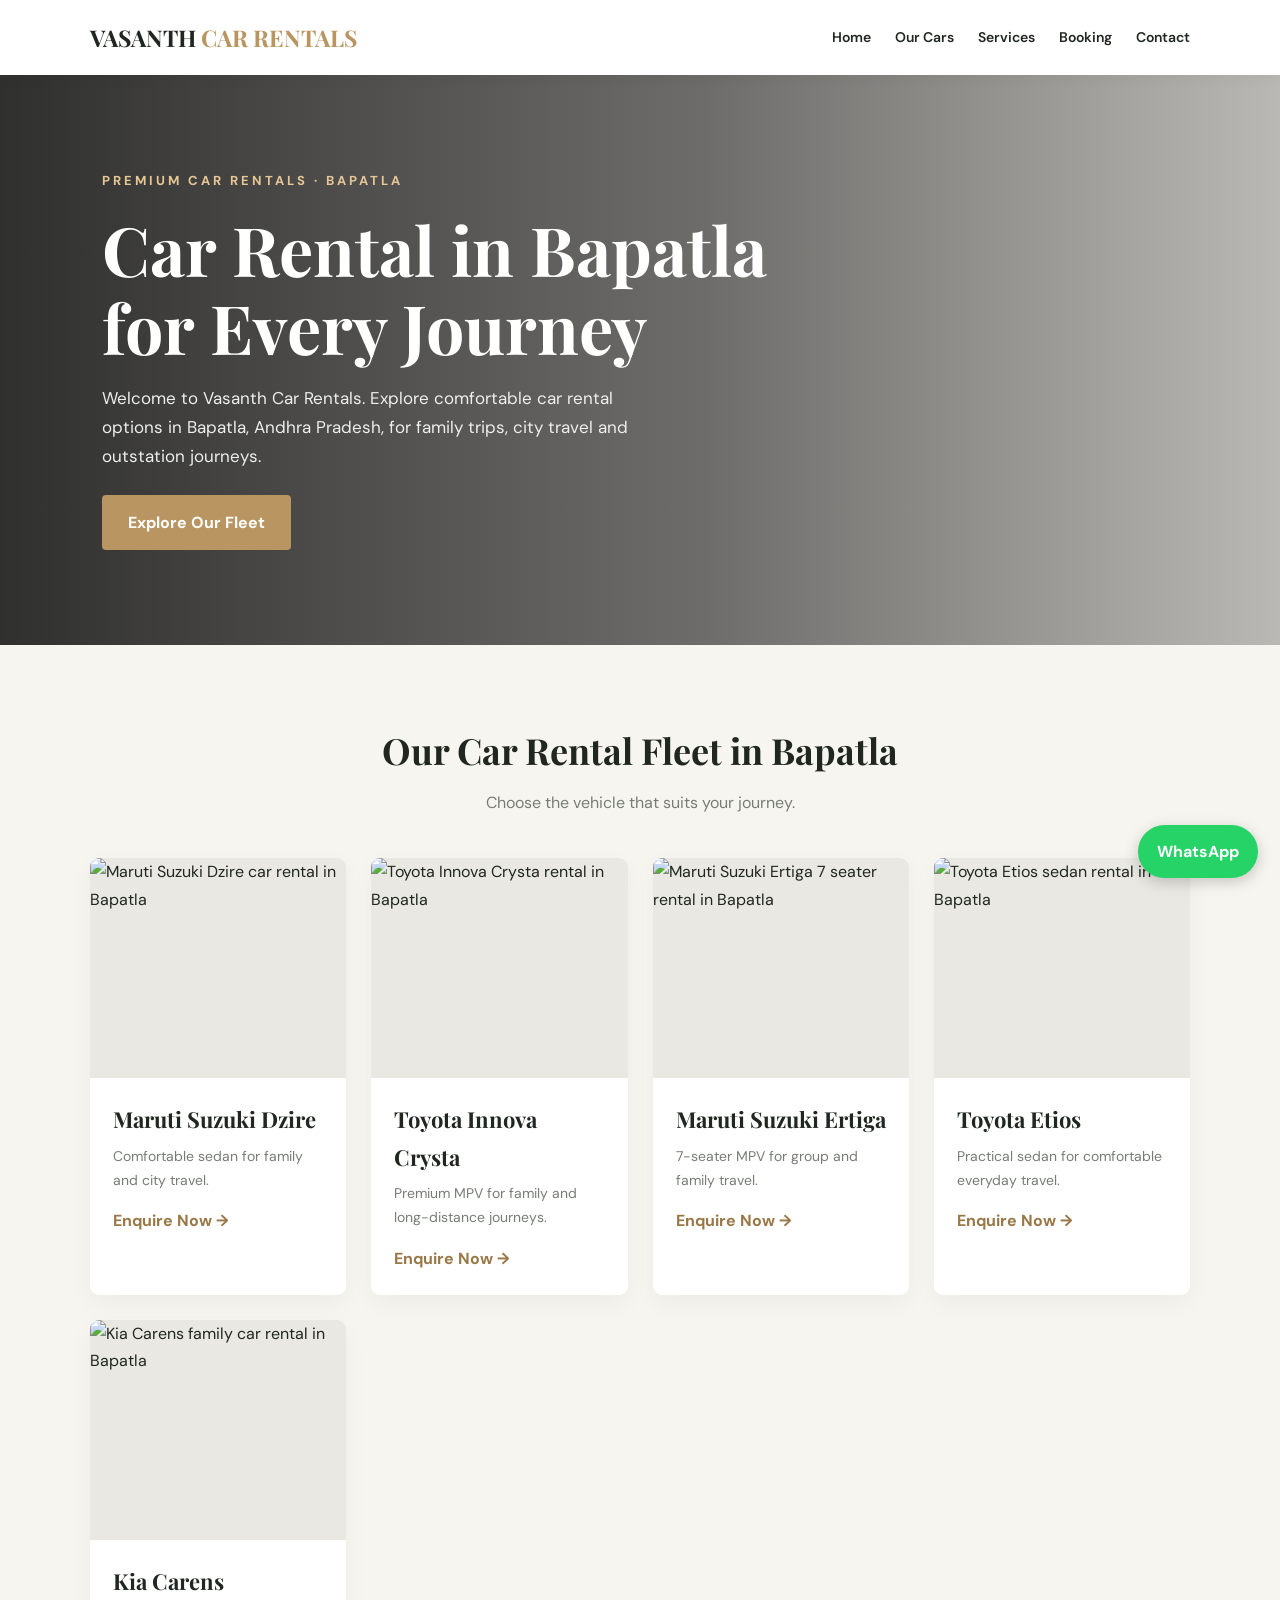
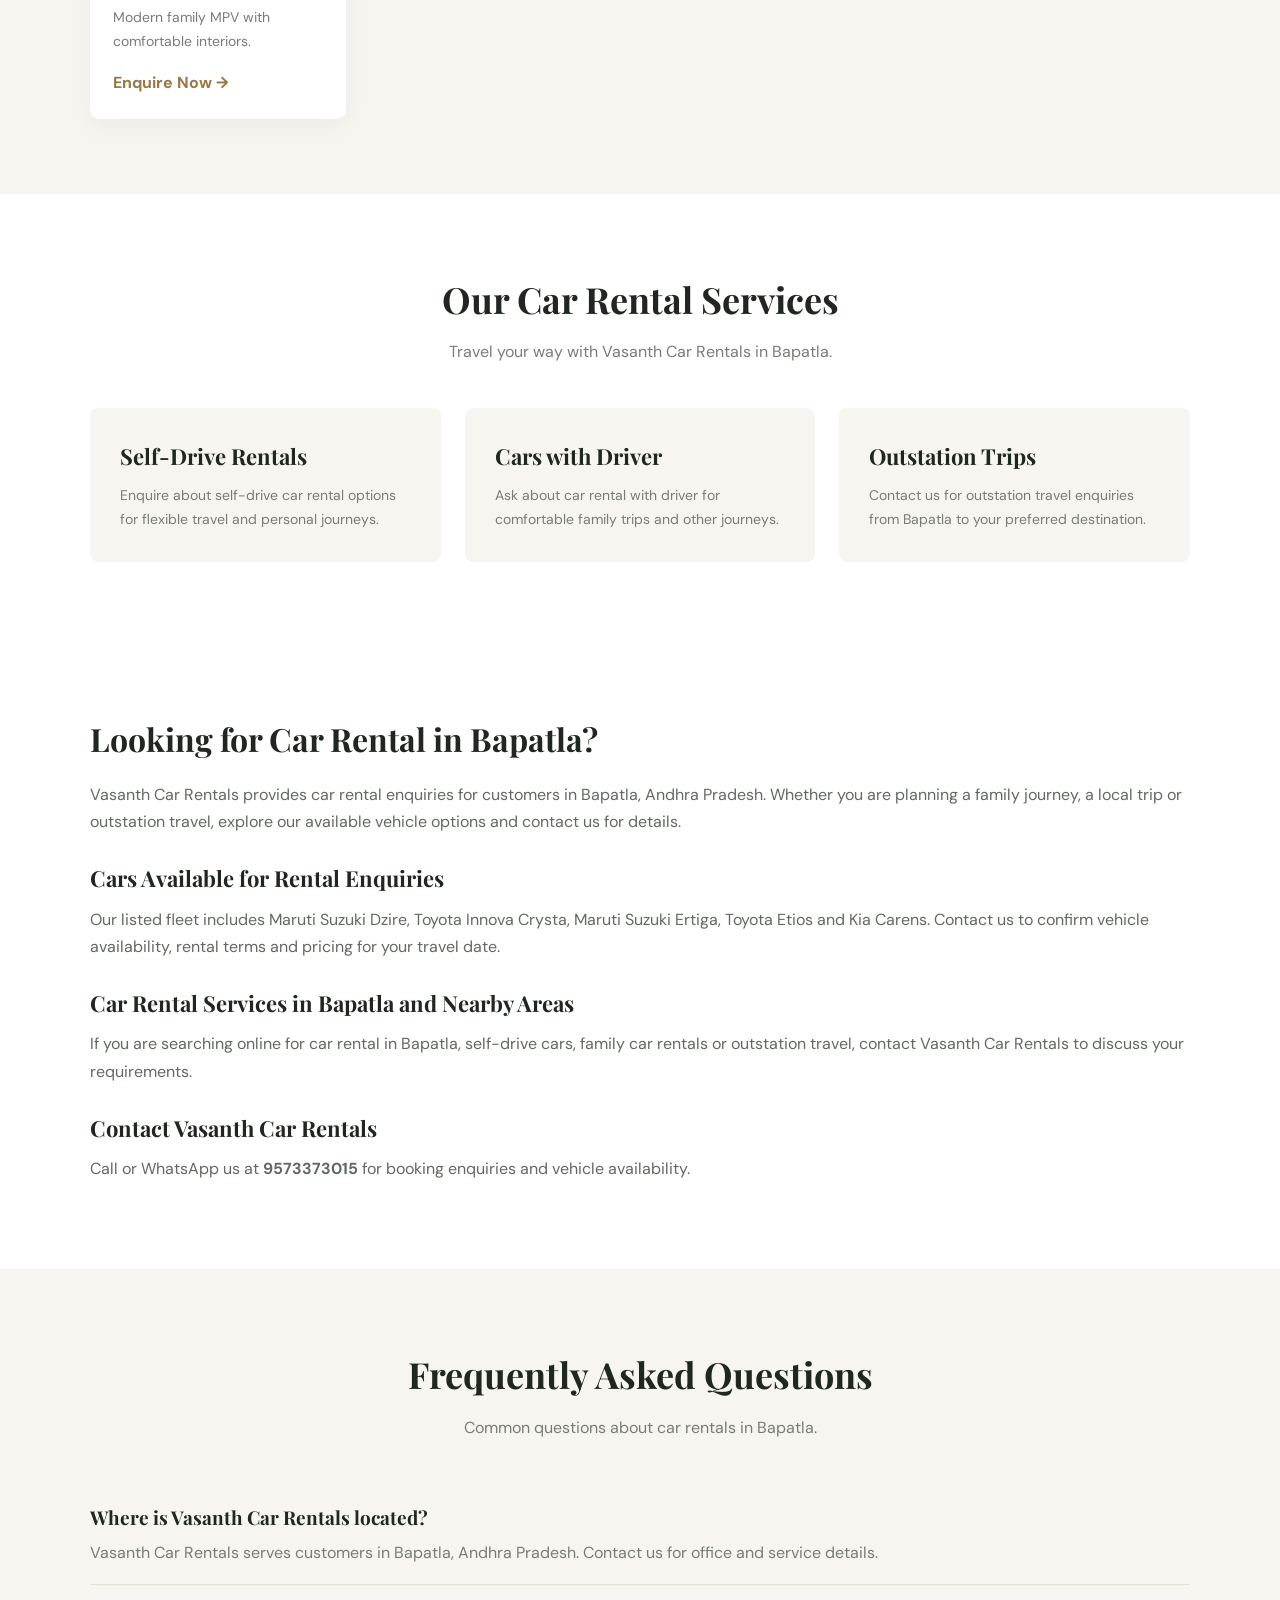
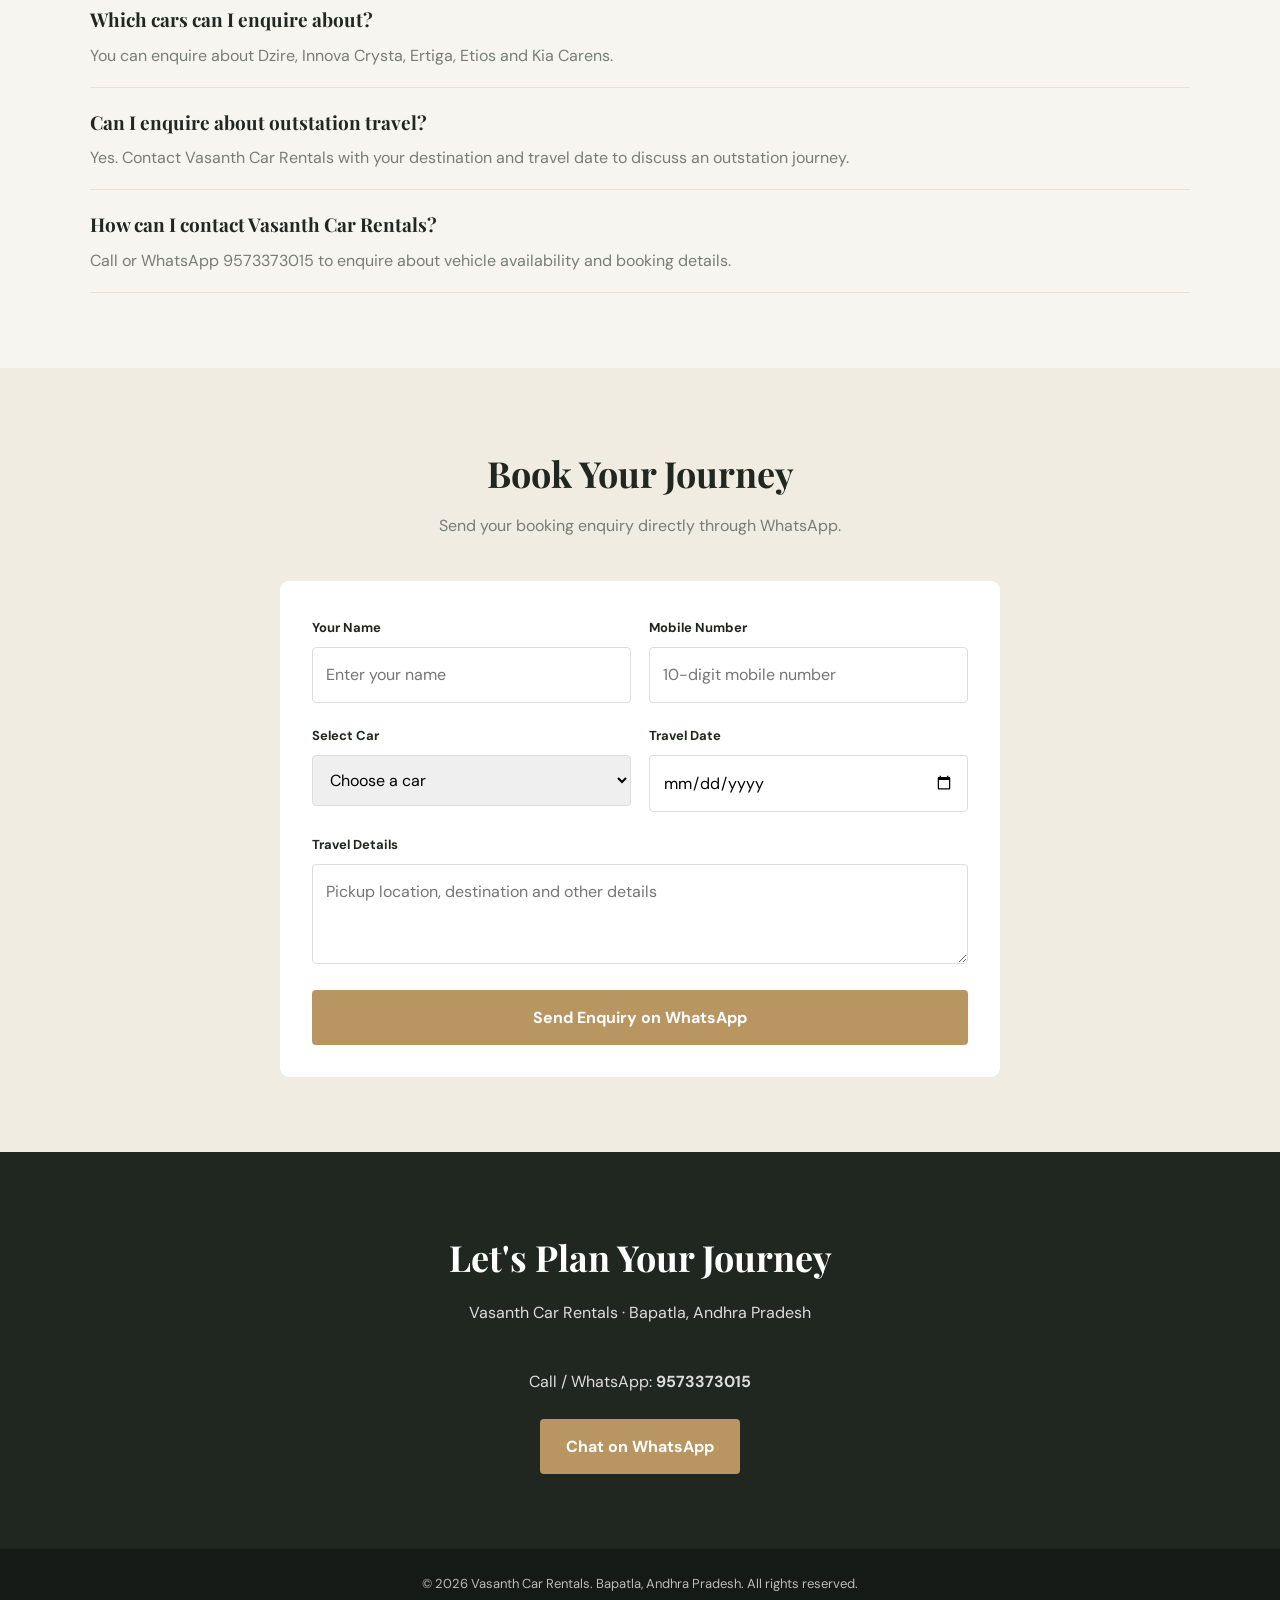
==== commit 442be64c: "Update index.html" ====
--- a/index.html
+++ b/index.html
@@ -1,24 +1,27 @@
 
 <!DOCTYPE html>
-<html lang="en-IN">
+<html lang="en">
 <head>
   <meta charset="UTF-8">
   <meta name="viewport" content="width=device-width, initial-scale=1.0">
 
-  <!-- Google Search Console verification: KEEP THIS -->
+  <title>Car Rental in Bapatla | Vasanth Car Rentals</title>
+
+  <meta name="description" content="Looking for car rental in Bapatla? Enquire about Dzire, Innova Crysta, Ertiga, Etios and Kia Carens at Vasanth Car Rentals. Self-drive, driver and outstation travel enquiries.">
+
+  <meta name="keywords" content="Car Rental in Bapatla, Car Rentals Bapatla, Self Drive Cars Bapatla, Innova Crysta Rental Bapatla, Dzire Rental Bapatla, Ertiga Rental Bapatla">
+
+  <meta name="author" content="Vasanth Car Rentals">
+  <meta name="robots" content="index, follow">
+
+  <link rel="canonical" href="https://akashakash829002345-pixel.github.io/vasanth-car-rentals2/">
+
   <meta name="google-site-verification" content="wDdrBfFe9D1JR8KEFcnwsx6pF4SfvuXKY8Okq0gsYRE">
 
-  <!-- SEO -->
-  <title>Vasanth Car Rentals | Car Rental in Bapatla</title>
-  <meta name="description" content="Looking for car rental in Bapatla? Contact Vasanth Car Rentals for Dzire, Innova Crysta, Ertiga, Etios and Kia Carens. Self-drive, driver and outstation travel enquiries.">
-  <meta name="robots" content="index, follow">
-  <meta name="author" content="Vasanth Car Rentals">
-  <link rel="canonical" href="https://akashakash829002345-pixel.github.io/vasanth-car-rentals2/">
-
-  <!-- Social sharing -->
+  <!-- Open Graph -->
+  <meta property="og:title" content="Car Rental in Bapatla | Vasanth Car Rentals">
+  <meta property="og:description" content="Explore Dzire, Innova Crysta, Ertiga, Etios and Kia Carens. Contact Vasanth Car Rentals for travel enquiries in Bapatla.">
   <meta property="og:type" content="website">
-  <meta property="og:title" content="Vasanth Car Rentals - Car Rental in Bapatla">
-  <meta property="og:description" content="Explore car rental options in Bapatla. Dzire, Innova Crysta, Ertiga, Etios and Kia Carens.">
   <meta property="og:url" content="https://akashakash829002345-pixel.github.io/vasanth-car-rentals2/">
   <meta property="og:image" content="https://images.unsplash.com/photo-1492144534655-ae79c964c9d7?auto=format&fit=crop&w=1200&q=85">
 
@@ -26,7 +29,16 @@
   <link rel="preconnect" href="https://fonts.gstatic.com" crossorigin>
   <link href="https://fonts.googleapis.com/css2?family=DM+Sans:wght@400;500;600;700&family=Playfair+Display:wght@600;700&display=swap" rel="stylesheet">
 
-  <!-- Business structured information -->
+  <!-- Google Analytics -->
+  <script async src="https://www.googletagmanager.com/gtag/js?id=G-QJSG8TY916"></script>
+  <script>
+    window.dataLayer = window.dataLayer || [];
+    function gtag(){dataLayer.push(arguments);}
+    gtag('js', new Date());
+    gtag('config', 'G-QJSG8TY916');
+  </script>
+
+  <!-- Business structured data -->
   <script type="application/ld+json">
   {
     "@context": "https://schema.org",
@@ -34,14 +46,16 @@
     "name": "Vasanth Car Rentals",
     "url": "https://akashakash829002345-pixel.github.io/vasanth-car-rentals2/",
     "telephone": "+919573373015",
-    "description": "Car rental enquiries in Bapatla, Andhra Pradesh, including Dzire, Innova Crysta, Ertiga, Etios and Kia Carens.",
+    "description": "Car rental enquiries in Bapatla, Andhra Pradesh. Enquire about Dzire, Innova Crysta, Ertiga, Etios and Kia Carens.",
     "areaServed": {
       "@type": "City",
-      "name": "Bapatla",
-      "containedInPlace": {
-        "@type": "State",
-        "name": "Andhra Pradesh"
-      }
+      "name": "Bapatla"
+    },
+    "address": {
+      "@type": "PostalAddress",
+      "addressLocality": "Bapatla",
+      "addressRegion": "Andhra Pradesh",
+      "addressCountry": "IN"
     }
   }
   </script>
@@ -51,7 +65,7 @@
       --dark: #202720;
       --gold: #b99561;
       --cream: #f7f5ef;
-      --white: #fff;
+      --white: #ffffff;
       --muted: #777d76;
     }
 
@@ -61,20 +75,13 @@
       box-sizing: border-box;
     }
 
-    html {
-      scroll-behavior: smooth;
-      scroll-padding-top: 100px;
-    }
+    html { scroll-behavior: smooth; }
 
     body {
       font-family: 'DM Sans', sans-serif;
       background: var(--cream);
       color: var(--dark);
       line-height: 1.7;
-    }
-
-    h1, h2, h3 {
-      font-family: 'Playfair Display', serif;
     }
 
     header {
@@ -95,14 +102,11 @@
       font-weight: 700;
     }
 
-    .logo span {
-      color: var(--gold);
-    }
+    .logo span { color: var(--gold); }
 
     nav {
       display: flex;
-      gap: 23px;
-      flex-wrap: wrap;
+      gap: 24px;
     }
 
     nav a {
@@ -112,9 +116,7 @@
       font-weight: 600;
     }
 
-    nav a:hover {
-      color: var(--gold);
-    }
+    nav a:hover { color: var(--gold); }
 
     .hero {
       min-height: 570px;
@@ -128,9 +130,7 @@
         center/cover;
     }
 
-    .hero-content {
-      max-width: 680px;
-    }
+    .hero-content { max-width: 700px; }
 
     .eyebrow {
       color: #e6c795;
@@ -138,6 +138,10 @@
       font-size: 13px;
       font-weight: 700;
       text-transform: uppercase;
+    }
+
+    h1, h2, h3 {
+      font-family: 'Playfair Display', serif;
     }
 
     .hero h1 {
@@ -164,16 +168,11 @@
       font-weight: 700;
       cursor: pointer;
       margin-top: 24px;
-      transition: .2s;
-    }
-
-    .btn:hover {
-      background: #987543;
-    }
-
-    section {
-      padding: 75px 7%;
-    }
+    }
+
+    .btn:hover { background: #987543; }
+
+    section { padding: 75px 7%; }
 
     .section-heading {
       text-align: center;
@@ -181,13 +180,11 @@
     }
 
     .section-heading h2 {
-      font-size: 38px;
+      font-size: 36px;
       margin-bottom: 8px;
     }
 
-    .section-heading p {
-      color: var(--muted);
-    }
+    .section-heading p { color: var(--muted); }
 
     .cars {
       display: grid;
@@ -203,9 +200,7 @@
       transition: transform .3s;
     }
 
-    .car-card:hover {
-      transform: translateY(-5px);
-    }
+    .car-card:hover { transform: translateY(-5px); }
 
     .car-image {
       height: 220px;
@@ -220,9 +215,7 @@
       display: block;
     }
 
-    .car-info {
-      padding: 23px;
-    }
+    .car-info { padding: 23px; }
 
     .car-info h3 {
       font-size: 22px;
@@ -242,9 +235,7 @@
       font-weight: 700;
     }
 
-    .services {
-      background: white;
-    }
+    .services { background: white; }
 
     .service-grid {
       display: grid;
@@ -268,64 +259,45 @@
       font-size: 14px;
     }
 
-    .local-seo {
+    .seo-content {
       background: white;
     }
 
-    .local-content {
-      max-width: 900px;
-      margin: auto;
-    }
-
-    .local-content h2 {
+    .seo-content h2 {
       font-size: 32px;
       margin-bottom: 15px;
     }
 
-    .local-content h3 {
+    .seo-content h3 {
       font-size: 22px;
-      margin: 24px 0 8px;
-    }
-
-    .local-content p {
+      margin: 25px 0 8px;
+    }
+
+    .seo-content p {
       color: #626960;
       margin-bottom: 12px;
     }
 
-    .local-content ul {
+    .seo-content ul {
       padding-left: 22px;
       color: #626960;
     }
 
-    .faq {
-      background: var(--cream);
-    }
-
-    .faq-list {
-      max-width: 850px;
-      margin: auto;
-    }
-
-    .faq details {
-      background: white;
-      padding: 20px;
-      margin-bottom: 12px;
-      border-radius: 6px;
-    }
-
-    .faq summary {
-      cursor: pointer;
-      font-weight: 700;
-    }
-
-    .faq details p {
+    .faq-item {
+      padding: 18px 0;
+      border-bottom: 1px solid #e6e1d7;
+    }
+
+    .faq-item h3 {
+      font-size: 19px;
+      margin-bottom: 6px;
+    }
+
+    .faq-item p {
       color: var(--muted);
-      margin-top: 12px;
-    }
-
-    .booking {
-      background: #f0ece2;
-    }
+    }
+
+    .booking { background: #f0ece2; }
 
     .booking-form {
       max-width: 720px;
@@ -359,9 +331,7 @@
       resize: vertical;
     }
 
-    .full {
-      grid-column: 1 / -1;
-    }
+    .full { grid-column: 1 / -1; }
 
     .booking-form button {
       width: 100%;
@@ -418,34 +388,27 @@
 
       nav {
         width: 100%;
-        gap: 12px;
+        flex-wrap: wrap;
+        gap: 15px;
       }
 
-      nav a {
-        font-size: 12px;
-      }
+      nav a { font-size: 12px; }
 
       .hero {
         min-height: 450px;
         padding: 55px 6%;
       }
 
-      section {
-        padding: 55px 5%;
-      }
-
-      .section-heading h2 {
-        font-size: 31px;
-      }
+      section { padding: 55px 5%; }
+
+      .section-heading h2 { font-size: 30px; }
 
       .booking-form {
         grid-template-columns: 1fr;
         padding: 22px;
       }
 
-      .full {
-        grid-column: auto;
-      }
+      .full { grid-column: auto; }
     }
   </style>
 </head>
@@ -455,7 +418,7 @@
 <header>
   <div class="logo">VASANTH <span>CAR RENTALS</span></div>
 
-  <nav aria-label="Main navigation">
+  <nav>
     <a href="#home">Home</a>
     <a href="#cars">Our Cars</a>
     <a href="#services">Services</a>
@@ -466,24 +429,24 @@
 
 <main>
 
-  <!-- HERO -->
+  <!-- Main homepage heading -->
   <section class="hero" id="home">
     <div class="hero-content">
       <div class="eyebrow">Premium Car Rentals · Bapatla</div>
 
-      <h1>Car Rental in Bapatla for Every Journey.</h1>
+      <h1>Car Rental in Bapatla for Every Journey</h1>
 
       <p>
         Welcome to Vasanth Car Rentals. Explore comfortable car rental
-        options in Bapatla, Andhra Pradesh, for family trips, city travel
-        and outstation journeys.
+        options in Bapatla, Andhra Pradesh, for family trips,
+        city travel and outstation journeys.
       </p>
 
       <a href="#cars" class="btn">Explore Our Fleet</a>
     </div>
   </section>
 
-  <!-- CARS -->
+  <!-- Cars -->
   <section id="cars">
     <div class="section-heading">
       <h2>Our Car Rental Fleet in Bapatla</h2>
@@ -566,7 +529,7 @@
     </div>
   </section>
 
-  <!-- SERVICES -->
+  <!-- Services -->
   <section class="services" id="services">
     <div class="section-heading">
       <h2>Our Car Rental Services</h2>
@@ -577,119 +540,89 @@
 
       <div class="service">
         <h3>Self-Drive Rentals</h3>
-        <p>
-          Enquire about self-drive car rental options for flexible
-          travel and personal journeys.
-        </p>
+        <p>Enquire about self-drive car rental options for flexible travel and personal journeys.</p>
       </div>
 
       <div class="service">
         <h3>Cars with Driver</h3>
-        <p>
-          Ask about car rental with driver for comfortable
-          family trips and other journeys.
-        </p>
+        <p>Ask about car rental with driver for comfortable family trips and other journeys.</p>
       </div>
 
       <div class="service">
         <h3>Outstation Trips</h3>
-        <p>
-          Contact us for outstation travel enquiries from
-          Bapatla to your preferred destination.
-        </p>
+        <p>Contact us for outstation travel enquiries from Bapatla to your preferred destination.</p>
       </div>
 
     </div>
   </section>
 
-  <!-- LOCAL SEO CONTENT -->
-  <section class="local-seo">
-    <div class="local-content">
-
-      <h2>Looking for Car Rental in Bapatla?</h2>
-
-      <p>
-        Vasanth Car Rentals provides car rental enquiries for customers
-        in Bapatla, Andhra Pradesh. Whether you are planning a family
-        journey, a local trip or outstation travel, explore our available
-        vehicle options and contact us for details.
-      </p>
-
-      <h3>Cars Available for Rental Enquiries</h3>
-
-      <p>
-        Our listed fleet includes Maruti Suzuki Dzire, Toyota Innova
-        Crysta, Maruti Suzuki Ertiga, Toyota Etios and Kia Carens.
-        Contact us to confirm vehicle availability, rental terms
-        and pricing for your travel date.
-      </p>
-
-      <h3>Car Rental Services in Bapatla and Nearby Areas</h3>
-
-      <p>
-        If you are searching online for car rental in Bapatla,
-        self-drive cars, family car rentals or outstation travel,
-        contact Vasanth Car Rentals to discuss your requirements.
-      </p>
-
-      <h3>Contact Vasanth Car Rentals</h3>
-
-      <p>
-        Call or WhatsApp us at
-        <a href="tel:+919573373015">9573373015</a>
-        for booking enquiries and vehicle availability.
-      </p>
-
-    </div>
+  <!-- Local SEO content -->
+  <section class="seo-content">
+    <h2>Looking for Car Rental in Bapatla?</h2>
+
+    <p>
+      Vasanth Car Rentals provides car rental enquiries for customers
+      in Bapatla, Andhra Pradesh. Whether you are planning a family
+      journey, a local trip or outstation travel, explore our available
+      vehicle options and contact us for details.
+    </p>
+
+    <h3>Cars Available for Rental Enquiries</h3>
+
+    <p>
+      Our listed fleet includes Maruti Suzuki Dzire, Toyota Innova
+      Crysta, Maruti Suzuki Ertiga, Toyota Etios and Kia Carens.
+      Contact us to confirm vehicle availability, rental terms and
+      pricing for your travel date.
+    </p>
+
+    <h3>Car Rental Services in Bapatla and Nearby Areas</h3>
+
+    <p>
+      If you are searching online for car rental in Bapatla,
+      self-drive cars, family car rentals or outstation travel,
+      contact Vasanth Car Rentals to discuss your requirements.
+    </p>
+
+    <h3>Contact Vasanth Car Rentals</h3>
+
+    <p>
+      Call or WhatsApp us at
+      <strong>9573373015</strong> for booking enquiries and
+      vehicle availability.
+    </p>
   </section>
 
   <!-- FAQ -->
-  <section class="faq">
+  <section>
     <div class="section-heading">
       <h2>Frequently Asked Questions</h2>
       <p>Common questions about car rentals in Bapatla.</p>
     </div>
 
-    <div class="faq-list">
-
-      <details>
-        <summary>Where is Vasanth Car Rentals located?</summary>
-        <p>
-          Vasanth Car Rentals serves customers in Bapatla,
-          Andhra Pradesh. Contact us for office and service details.
-        </p>
-      </details>
-
-      <details>
-        <summary>Which cars can I enquire about?</summary>
-        <p>
-          You can enquire about Dzire, Innova Crysta, Ertiga,
-          Etios and Kia Carens.
-        </p>
-      </details>
-
-      <details>
-        <summary>Can I enquire about outstation travel?</summary>
-        <p>
-          Yes. Contact Vasanth Car Rentals with your destination
-          and travel date to discuss an outstation journey.
-        </p>
-      </details>
-
-      <details>
-        <summary>How can I contact Vasanth Car Rentals?</summary>
-        <p>
-          Call or WhatsApp 9573373015 to enquire about
-          vehicle availability and booking details.
-        </p>
-      </details>
-
+    <div class="faq-item">
+      <h3>Where is Vasanth Car Rentals located?</h3>
+      <p>Vasanth Car Rentals serves customers in Bapatla, Andhra Pradesh. Contact us for office and service details.</p>
+    </div>
+
+    <div class="faq-item">
+      <h3>Which cars can I enquire about?</h3>
+      <p>You can enquire about Dzire, Innova Crysta, Ertiga, Etios and Kia Carens.</p>
+    </div>
+
+    <div class="faq-item">
+      <h3>Can I enquire about outstation travel?</h3>
+      <p>Yes. Contact Vasanth Car Rentals with your destination and travel date to discuss an outstation journey.</p>
+    </div>
+
+    <div class="faq-item">
+      <h3>How can I contact Vasanth Car Rentals?</h3>
+      <p>Call or WhatsApp 9573373015 to enquire about vehicle availability and booking details.</p>
     </div>
   </section>
 
-  <!-- BOOKING -->
+  <!-- Booking form -->
   <section class="booking" id="booking">
-
     <div class="section-heading">
       <h2>Book Your Journey</h2>
       <p>Send your booking enquiry directly through WhatsApp.</p>
@@ -699,23 +632,15 @@
 
       <div>
         <label for="customerName">Your Name</label>
-        <input
-          id="customerName"
-          type="text"
-          placeholder="Enter your name"
-          autocomplete="name"
-          required>
+        <input id="customerName" type="text"
+          placeholder="Enter your name" required>
       </div>
 
       <div>
         <label for="customerPhone">Mobile Number</label>
-        <input
-          id="customerPhone"
-          type="tel"
-          inputmode="numeric"
-          pattern="[0-9]{10}"
-          maxlength="10"
-          placeholder="10-digit mobile number"
+        <input id="customerPhone" type="tel"
+          inputmode="numeric" pattern="[0-9]{10}"
+          maxlength="10" placeholder="10-digit mobile number"
           required>
       </div>
 
@@ -738,8 +663,7 @@
 
       <div class="full">
         <label for="travelDetails">Travel Details</label>
-        <textarea
-          id="travelDetails"
+        <textarea id="travelDetails"
           placeholder="Pickup location, destination and other details"></textarea>
       </div>
 
@@ -751,43 +675,37 @@
 
     </form>
 
-    <p id="bookingMessage" aria-live="polite"></p>
-
+    <p id="bookingMessage"></p>
   </section>
 
-  <!-- CONTACT -->
+  <!-- Contact -->
   <section class="contact" id="contact">
-
     <div class="section-heading">
       <h2>Let's Plan Your Journey</h2>
       <p>Vasanth Car Rentals · Bapatla, Andhra Pradesh</p>
     </div>
 
-    <p>Call / WhatsApp:
-      <strong>9573373015</strong>
-    </p>
+    <p>Call / WhatsApp: <strong>9573373015</strong></p>
 
     <a class="btn"
        href="https://wa.me/919573373015"
-       target="_blank"
-       rel="noopener">
-      Chat on WhatsApp
+       target="_blank" rel="noopener">
+       Chat on WhatsApp
     </a>
-
   </section>
 
 </main>
 
 <footer>
-  © 2026 Vasanth Car Rentals.
-  Bapatla, Andhra Pradesh. All rights reserved.
+  © 2026 Vasanth Car Rentals. Bapatla, Andhra Pradesh.
+  All rights reserved.
 </footer>
 
 <a class="whatsapp-float"
    href="https://wa.me/919573373015"
    target="_blank"
    rel="noopener"
-   aria-label="Chat with Vasanth Car Rentals on WhatsApp">
+   aria-label="Chat on WhatsApp">
   WhatsApp
 </a>
 
@@ -796,17 +714,26 @@
   const dateInput = document.getElementById('travelDate');
 
   const now = new Date();
-
   const localDate = new Date(
     now.getTime() - now.getTimezoneOffset() * 60000
   ).toISOString().split('T')[0];
 
   dateInput.min = localDate;
 
-  // WhatsApp booking enquiry
-  document.getElementById('bookingForm').addEventListener(
-    'submit',
-    function(event) {
+  // Track WhatsApp link clicks
+  document.addEventListener('click', function(event) {
+    const link = event.target.closest('a[href*="wa.me"]');
+
+    if (link && typeof gtag === 'function') {
+      gtag('event', 'whatsapp_click', {
+        event_category: 'engagement'
+      });
+    }
+  });
+
+  // Booking form sends an enquiry to WhatsApp
+  document.getElementById('bookingForm')
+    .addEventListener('submit', function(event) {
 
       event.preventDefault();
 
@@ -833,23 +760,20 @@
         'https://wa.me/919573373015?text=' +
         encodeURIComponent(message);
 
+      if (typeof gtag === 'function') {
+        gtag('event', 'booking_enquiry_whatsapp', {
+          event_category: 'engagement',
+          car_type: car
+        });
+      }
+
+      document.getElementById('bookingMessage').style.display = 'block';
+      document.getElementById('bookingMessage').textContent =
+        'Thank you, ' + name +
+        '! Your booking enquiry has been prepared. Send the WhatsApp message to contact our team and confirm availability.';
+
       window.open(whatsappURL, '_blank');
-
-      const bookingMessage = document.getElementById('bookingMessage');
-
-      bookingMessage.style.display = 'block';
-
-      bookingMessage.textContent =
-        'Thank you, ' + name +
-        '! Your booking enquiry for ' + car +
-        ' has been prepared. Please send the WhatsApp message to contact our team and confirm availability.';
-
-      bookingMessage.scrollIntoView({
-        behavior: 'smooth',
-        block: 'center'
-      });
-    }
-  );
+    });
 </script>
 
 </body>
